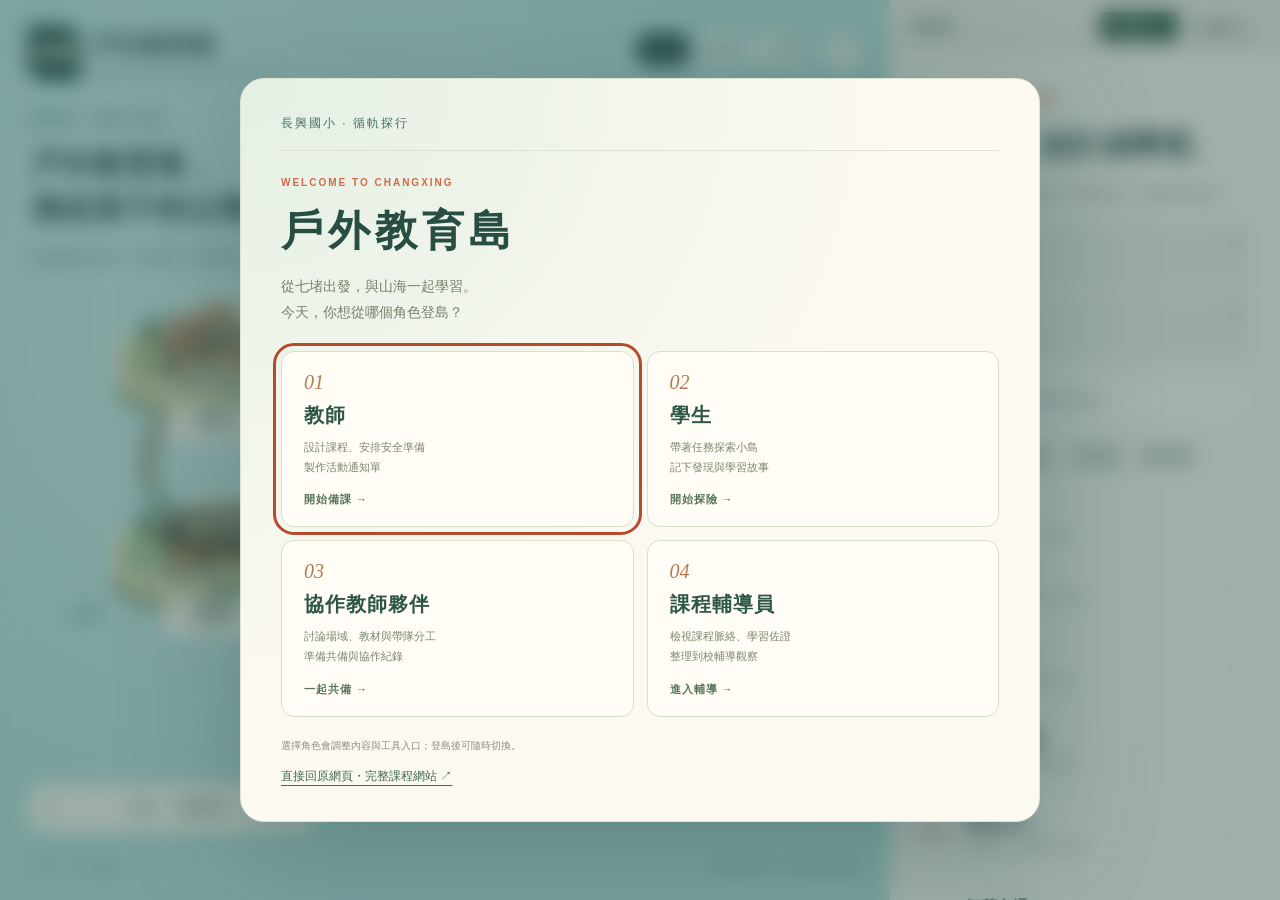
==== index.html @ 30167375 "Add visible return links to original curriculum website for all roles" ====
<!doctype html>
<html lang="zh-Hant">
<head><meta charset="utf-8"><meta name="viewport" content="width=device-width,initial-scale=1"><meta name="theme-color" content="#b9dfdb"><meta name="description" content="長興國小戶外教育島：從七堵鐵道出發，點選島嶼探索港灣、海洋、產業與智慧交通課程。"><title>長興戶外教育島｜循軌探行</title><link rel="stylesheet" href="island.css?v=20261024-return-original"><script src="island-data.js?v=20261024-return-original" defer></script><script src="island.js?v=20261024-return-original" defer></script></head>
<body>
<a class="skip" href="#explore">跳至課程清單</a>
<div class="shell">
 <main class="ocean" id="ocean" aria-label="戶外教育島嶼探索區">
  <header class="masthead"><a class="wordmark" href="index.html" aria-label="長興戶外教育島首頁"><span class="brand-stamp">長興</span><span>戶外教育島<small>CHANGXING LEARNING ISLAND</small></span></a><button class="round help" id="help" aria-label="探索說明">?</button></header>
  <div class="intro"><p class="eyebrow">循軌探行 · 基隆七堵出發</p><h1>戶外教育島，<br>連起孩子的山海課堂。</h1><p>海風號穿島巡行，串起每一站的學習。</p></div>
  <div class="scene" id="scene"><svg id="island" viewBox="0 0 1200 1000" role="group" aria-label="六條戶外教育路線與風險管理資源的互動島嶼"></svg></div>
  <div class="map-controls" aria-label="地圖控制"><button id="zoom-in" aria-label="放大島嶼">＋</button><button id="zoom-out" aria-label="縮小島嶼">－</button><button id="reset" aria-label="回到全島總覽">全島</button><button id="connections" aria-pressed="true">島嶼鐵道</button><button id="motion" aria-pressed="false">暫停動態</button></div>
  <div class="light-control" aria-label="島嶼光線"><button data-light="day" aria-pressed="true">☀ 白天</button><button data-light="dusk" aria-pressed="false">◒ 黃昏</button><button data-light="night" aria-pressed="false">☾ 夜晚</button></div>
  <footer class="map-caption"><span><i></i> <b id="read-count">0 / 7</b> 小島已探索</span><span>課程鐵道示意 · 非實際交通路線</span></footer>
 </main>
 <aside class="panel" id="explore" aria-label="課程探索清單">
  <div class="role-bar"><span id="current-role">教師視角</span><div class="role-bar-actions"><a class="return-original" href="curriculum.html">回原網頁 ↗</a><button id="change-role" type="button">切換角色 ↗</button></div></div><div id="overview">
   <div class="panel-heading"><p class="eyebrow">THE LEARNING ATLAS</p><h2>把家鄉，<br>讀成自己的故事。</h2><p>6 條學習路線，1 座風險管理島。<br>選擇一條路，看看孩子如何提問與發現。</p></div>
   <section id="role-tools" class="role-tools" aria-label="角色專屬入口"></section><label class="search"><span aria-hidden="true">⌕</span><input id="search" type="search" placeholder="搜尋路線、場域或學習任務" aria-label="搜尋路線、場域或學習任務"></label>
   <div class="filters" aria-label="路線主題"><button data-filter="all" aria-pressed="true">所有小島</button><button data-filter="local" aria-pressed="false">家鄉走讀</button><button data-filter="ocean" aria-pressed="false">海洋探索</button><button data-filter="city" aria-pressed="false">跨區學習</button><button data-filter="safety" aria-pressed="false">安全資源</button></div>
   <p class="result-count" id="result-count" aria-live="polite"></p><div class="route-index" id="route-index"></div>
   <section class="method-note"><p class="eyebrow">TRACKS × TRAIN</p><h3>六年的課程軌道，<br>每一次探究的五個站。</h3><p>從生活場域到多鐵樞紐，逐年加深。每條路線都用提問、觀察、分析、互動與行動，留下自己的學習。</p><a href="curriculum.html#train-method">認識校本課程與 TRAIN 教學法 <span>↗</span></a></section>
  </div>
  <article id="detail" hidden></article>
  <footer class="panel-footer"><a href="curriculum.html">完整課程與教學工具 ↗</a><p>基隆市長興國民小學<br>從七堵出發，向山海學習。</p><small>島嶼位置為課程關係示意；跨縣市場域另於路線中標示。</small></footer>
 </aside>
</div>
<dialog id="role-entry" aria-labelledby="role-entry-title"><button id="role-entry-close" class="dialog-close" aria-label="返回目前角色" hidden>×</button><div class="entry-brand">長興國小 · 循軌探行</div><p class="eyebrow">WELCOME TO CHANGXING</p><h2 id="role-entry-title">戶外教育島</h2><p class="entry-lead">從七堵出發，與山海一起學習。<br>今天，你想從哪個角色登島？</p><div class="role-grid"><button data-choose-role="teacher"><span class="role-symbol">01</span><strong>教師</strong><span>設計課程、安排安全準備<br>製作活動通知單</span><b>開始備課 →</b></button><button data-choose-role="student"><span class="role-symbol">02</span><strong>學生</strong><span>帶著任務探索小島<br>記下發現與學習故事</span><b>開始探險 →</b></button><button data-choose-role="partner"><span class="role-symbol">03</span><strong>協作教師夥伴</strong><span>討論場域、教材與帶隊分工<br>準備共備與協作紀錄</span><b>一起共備 →</b></button><button data-choose-role="coach"><span class="role-symbol">04</span><strong>課程輔導員</strong><span>檢視課程脈絡、學習佐證<br>整理到校輔導觀察</span><b>進入輔導 →</b></button></div><p class="entry-note">選擇角色會調整內容與工具入口；登島後可隨時切換。</p><a class="entry-original" href="curriculum.html">直接回原網頁・完整課程網站 ↗</a></dialog>
<dialog id="guide"><button class="dialog-close" id="close-guide" aria-label="關閉探索說明">×</button><p class="eyebrow">WELCOME ABOARD</p><h2>歡迎登上長興的學習島。</h2><p>點選島上的場域或右側課程清單，鏡頭會放大該島，同時展開故事、照片與探究任務；按「全島」可回到總覽。</p><ol><li>用主題或關鍵字，找一條感興趣的路線。</li><li>拖曳空白海面、按 ＋／－，調整你的視角。</li><li>切換光線，或跟著 TRAIN 五站了解課程。</li></ol><p class="guide-note">「已閱讀」只記錄這台裝置探索過的路線，不代表學生完成活動或通過評量。島上小人為課程情境動畫，並非即時活動追蹤。海風號抵達小島時會隱入站內，再從另一側駛向下一島。</p><button id="start" class="primary">開始探索 →</button></dialog>
</body></html>
---- island.css ----
@charset "UTF-8";
:root{--ink:#23433e;--muted:#73817a;--paper:#fcf9f2;--coral:#cf6b49;--sea:#b9dfdb;--line:#e3e4d9;font-family:"Microsoft JhengHei","PingFang TC",sans-serif;color:var(--ink);background:var(--paper)}*{box-sizing:border-box}body{margin:0}button,input,a{-webkit-tap-highlight-color:transparent}button,a{touch-action:manipulation}button,input{font:inherit}button{cursor:pointer;color:inherit}button:focus-visible,a:focus-visible,input:focus-visible,[role=button]:focus-visible{outline:3px solid #b54b2d;outline-offset:5px}button{border:0}a{color:inherit}button[hidden],[hidden]{display:none!important}.skip{position:fixed;top:-100px;left:20px;z-index:100;background:white;padding:12px}.skip:focus{top:10px}.shell{display:grid;grid-template-columns:minmax(0,1fr) 390px;height:100dvh;overflow:hidden}.ocean{background:radial-gradient(ellipse at 30% 35%,#d5eeeb 0%,var(--sea) 65%);position:relative;overflow:hidden;isolation:isolate;transition:background 1s}.masthead{position:absolute;inset:26px 28px auto;z-index:3;display:flex;align-items:center;justify-content:space-between}.wordmark{text-decoration:none;font-weight:800;display:flex;align-items:center;gap:12px;font-size:23px;letter-spacing:2px}.brand-stamp{background:#234b44;color:#fff9e8;font-size:21px;width:52px;height:54px;display:grid;place-items:center;border-radius:3px 17px 3px 17px;writing-mode:horizontal-tb;letter-spacing:1px;padding-top:0}.wordmark small{display:block;font:9px Georgia,serif;letter-spacing:2px;margin-top:6px}.round{border-radius:50%;background:#fff9edc9;width:38px;height:38px;font:22px Georgia,serif;box-shadow:0 2px 7px #315a4b0b}.intro{position:absolute;left:32px;top:125px;z-index:2;pointer-events:none}.eyebrow{font-size:10px;font-weight:700;letter-spacing:2px;color:var(--coral);margin:0 0 16px}.intro .eyebrow{color:#4b736b}.intro h1{font-size:clamp(24px,2.6vw,39px);line-height:1.5;letter-spacing:2px;margin:0 0 16px;font-weight:800}.intro>p:last-child{font-size:13px;color:#56756e;line-height:1.9;margin:0}.scene{position:absolute;inset:0;touch-action:none;cursor:grab}.scene:active{cursor:grabbing}.scene svg{width:100%;height:100%;display:block;overflow:visible}.node{cursor:pointer;outline:none}.node .nameplate{transition:filter .2s}.node:hover .nameplate,.node:focus-visible .nameplate,.node.is-active .nameplate{filter:drop-shadow(0 5px 5px #234b4440)}.node:hover .plate,.node.is-active .plate{fill:#fdf0d4;stroke:#c77249;stroke-width:2}.node.dimmed{opacity:.2;pointer-events:none}.plate{fill:#fffdf4;stroke:#e4d8bb;stroke-width:1}.nameplate text{font:700 15px "Microsoft JhengHei",sans-serif;fill:#28453b}.nameplate .node-sub{font-size:10px;font-weight:400;fill:#7d8574}.node-number{fill:#c16543!important;font:italic 16px Georgia,serif!important}.connections path{fill:none;stroke:#faf6d8;stroke-width:4;stroke-dasharray:8 7;opacity:.9}.connections.is-off{opacity:0}.connections{transition:opacity .3s;pointer-events:none}.trees{pointer-events:none}.floaty{animation:bob 6s ease-in-out infinite}.boat{animation:boat 18s ease-in-out infinite}.water-line{animation:shimmer 6s ease-in-out infinite}.paused *,.reduced-motion *{animation-play-state:paused!important}@keyframes bob{50%{transform:translateY(-5px)}}@keyframes shimmer{50%{opacity:.25}}@keyframes boat{50%{transform:translate(25px,-12px)}}.map-controls{position:absolute;left:28px;bottom:67px;display:flex;z-index:3;background:#fffaf0ea;border:1px solid #fefaf0;border-radius:16px;padding:5px;box-shadow:0 6px 24px #3d686010}.map-controls button{background:none;padding:10px 12px;font-size:12px;border-radius:10px}.map-controls button:first-child,.map-controls button:nth-child(2){font-size:18px;padding:5px 12px}.map-controls button:hover,.light-control button:hover{background:#e3e8d8}.map-controls button[aria-pressed=false]{color:#728276}.light-control{position:absolute;right:28px;top:33px;z-index:3;display:flex;gap:3px;margin-right:55px}.light-control button{font-size:11px;padding:9px 10px;border-radius:20px;background:#fffaf0a6}.light-control button[aria-pressed=true]{background:#294d46;color:#fff8e8}.map-caption{position:absolute;inset:auto 30px 25px;display:flex;gap:12px;align-items:center;justify-content:space-between;font-size:10px;letter-spacing:.6px;color:#56776c;pointer-events:none}.map-caption i{display:inline-block;width:6px;height:6px;background:#cf754a;border-radius:50%;margin-right:5px}.panel{background:var(--paper);overflow-y:auto;scrollbar-width:thin;scrollbar-color:#d4d5c9 transparent;border-left:1px solid #fff6;z-index:4;position:relative}.panel-heading{padding:39px 30px 18px}.panel-heading h2{font-size:29px;line-height:1.55;margin:0 0 15px;letter-spacing:1px}.panel-heading>p:last-child{font-size:12px;line-height:1.85;color:#7d8375;margin:0}.search{display:flex;align-items:center;margin:6px 28px 17px;border:1px solid #dedfd5;background:#fffdf8;border-radius:8px;padding:0 13px;gap:8px}.search>span{font-size:26px;color:#798a7c}.search input{border:0;background:none;width:100%;min-width:0;padding:14px 0;color:var(--ink);font-size:12px;outline:none}.filters{display:flex;flex-wrap:wrap;gap:6px;margin:0 28px}.filters button{background:#efeee5;border-radius:5px;font-size:11px;padding:9px 11px}.filters button[aria-pressed=true]{background:#28493f;color:#fff9ec}.result-count{margin:17px 30px 1px;color:#8d9285;font-size:10px;letter-spacing:1px}.route-index{padding:0 28px}.route-card{display:grid;grid-template-columns:38px 1fr 18px;align-items:center;gap:8px;text-align:left;width:100%;padding:21px 1px;border-bottom:1px solid var(--line);background:transparent}.route-card:hover{color:var(--coral)}.route-no{font:italic 25px Georgia,serif;color:var(--coral)}.route-card strong{display:block;font-size:15px;letter-spacing:.5px}.route-card small{display:block;margin-top:7px;font-size:10px;color:#888d7d}.route-card .read-mark{font-size:10px;line-height:1.5;color:#768a69}.empty{padding:24px 0;font-size:14px;color:#7c8479;line-height:1.8}.method-note{margin:39px 30px;padding-bottom:8px}.method-note h3{font-size:20px;line-height:1.65;margin:0 0 15px}.method-note>p:not(.eyebrow){font-size:12px;line-height:1.9;color:#7a8377}.method-note a{display:flex;justify-content:space-between;margin-top:20px;padding-bottom:12px;border-bottom:1px solid var(--line);font-size:12px;text-decoration:none}.panel-footer{border-top:1px solid var(--line);margin:0 28px;padding:25px 0 30px;font-size:11px;line-height:1.8;color:#7d8779}.panel-footer>a{color:var(--ink);font-weight:700;text-underline-offset:5px}.panel-footer small{display:block;font-size:9px}.detail-header{padding:24px 28px 0}.back{padding:8px 0;background:none;font-size:12px;color:#718273}.detail-photo{margin:18px 0 0;position:relative}.detail-photo img{width:100%;height:200px;object-fit:cover;display:block}.detail-photo figcaption{font-size:9px;color:#7d8575;text-align:right;padding:7px 25px}.detail-content{padding:14px 29px 30px}.detail-content h2{font-size:25px;line-height:1.5;margin:5px 0 13px;letter-spacing:.7px;outline:none}.detail-summary{font-size:13px;line-height:1.9;color:#6d7c6c}.route-location{font-size:11px;line-height:1.8;color:#9b6952;margin:15px 0 22px}.stops{font-size:12px;line-height:2.1;color:#5c7464;padding:15px 0;border-top:1px solid var(--line);border-bottom:1px solid var(--line)}.detail-content h3{font-size:17px;margin:25px 0 12px}.detail-content ul{padding-left:18px;font-size:12px;line-height:1.9;color:#6f7a69}.detail-content li{margin-bottom:10px}.train-stop{padding:13px 0;border-bottom:1px solid var(--line);display:grid;grid-template-columns:33px 1fr;gap:9px}.train-stop>b{font:italic 30px Georgia,serif;color:#c17e54}.train-stop strong{font-size:13px}.train-stop p{font-size:12px;line-height:1.8;color:#71806c;margin:7px 0 0}details{border-bottom:1px solid var(--line);padding:17px 0}summary{font-size:13px;font-weight:700;cursor:pointer}details ul{margin-bottom:0}.primary{display:inline-block;color:#fff9ec;background:#294e41;border-radius:6px;text-decoration:none;padding:14px 18px;font-size:13px;line-height:1.4}.detail-content .primary{margin-top:26px;display:block;text-align:center}.secondary-link{display:block;text-align:center;font-size:11px;margin-top:18px;text-underline-offset:5px}.return-row{padding-top:20px;text-align:center}.return-row button{background:none;font-size:12px;color:#718273}dialog{border:1px solid #e2dfcf;border-radius:16px;background:var(--paper);color:var(--ink);width:min(540px,calc(100% - 36px));padding:39px;box-shadow:0 20px 100px #113d3540}dialog::backdrop{background:#284a4059;backdrop-filter:blur(4px)}dialog h2{font-size:25px;line-height:1.6}dialog p,dialog ol{font-size:13px;line-height:1.9}dialog ol{padding-left:20px}.dialog-close{position:absolute;right:16px;top:12px;background:none;font-size:28px}.guide-note{font-size:11px!important;color:#7a8573;border-top:1px solid var(--line);padding-top:15px}body[data-light=dusk] .ocean{--sea:#bdd0c5;background:radial-gradient(ellipse at 20% 15%,#f1d9ae,#b3d1cb 70%)}body[data-light=night] .ocean{background:radial-gradient(ellipse at 30% 15%,#375667,#173a4b 75%)}body[data-light=night] .scene{filter:brightness(.76) saturate(.7)}body[data-light=night] .intro,body[data-light=night] .intro p,body[data-light=night] .map-caption,body[data-light=night] .wordmark{color:#f2edd7}body[data-light=night] .brand-stamp{background:#ece9ce;color:#254642}
@media(min-width:1500px){.shell{grid-template-columns:minmax(0,1fr) 430px}.panel-heading{padding:46px 36px 24px}.intro{top:145px;left:42px}.masthead{left:40px}.map-controls{left:40px}.scene svg{padding-top:20px}}
@media(max-width:1100px){.shell{grid-template-columns:minmax(0,1fr) 340px}.light-control{top:98px;right:22px;margin-right:0}.intro{top:130px}.intro h1{font-size:26px}.intro>p:last-child{font-size:11px}.panel-heading{padding:30px 25px 18px}.panel-heading h2{font-size:25px}.map-controls{left:18px}.map-controls button{padding:10px 8px;font-size:10px}.map-caption{inset:auto 20px 24px;font-size:8px}.scene svg{min-width:630px;position:absolute;left:50%;transform:translateX(-50%)}}
@media(max-width:700px){.shell{display:block;height:auto;overflow:visible}.ocean{height:64dvh;min-height:470px}.panel{border:0;overflow:visible}.masthead{inset:18px 20px auto}.brand-stamp{width:43px;height:45px;font-size:17px}.wordmark{font-size:19px}.wordmark small{font-size:7px}.intro{top:92px;left:22px}.intro h1{font-size:22px;line-height:1.45;margin-bottom:7px}.intro .eyebrow{font-size:8px;margin-bottom:7px}.intro>p:last-child{font-size:10px;line-height:1.6}.scene{inset:100px -50px -8px}.scene svg{min-width:620px}.light-control{top:86px;right:15px;display:flex;flex-direction:column}.light-control button{font-size:9px;padding:7px 8px}.map-controls{left:15px;bottom:43px;border-radius:12px;padding:3px}.map-controls button{font-size:10px;padding:8px}.map-controls button:first-child,.map-controls button:nth-child(2){padding:2px 9px}.map-caption{inset:auto 17px 14px;font-size:7px;gap:8px}.panel-heading{padding:28px 24px 17px}.panel-heading h2 br{display:none}.panel-heading h2{font-size:24px}.panel-heading>p:last-child br{display:none}.route-index{padding:0 24px}.route-card{padding:20px 0}.route-card strong{font-size:16px}.route-card small{font-size:11px}.search{margin:0 24px 15px}.filters{margin:0 24px}.result-count{margin-left:24px}.detail-photo img{height:240px}.detail-content h2{font-size:27px}.detail-content{padding:15px 25px 25px}.detail-summary,.detail-content li,.train-stop p{font-size:14px}.detail-content h3{font-size:19px}.train-stop strong{font-size:15px}.stops{font-size:13px}.detail-header{padding:18px 25px 0}.detail-content .primary{font-size:15px}.method-note{margin:34px 25px}.method-note>p:not(.eyebrow){font-size:14px}.panel-footer{margin:0 25px}dialog{padding:29px}.node .nameplate text{font-size:17px}}
@media(prefers-reduced-motion:reduce){*{scroll-behavior:auto!important;animation:none!important;transition:none!important}}

@media(min-width:701px){.intro{top:112px}.intro h1{font-size:clamp(24px,2.3vw,34px)}.scene{top:40px}}
@media(max-width:700px){.scene{inset:125px -15px 35px}.scene svg{min-width:0;width:100%;left:0;transform:none}}
.people{pointer-events:none}.node .island-ground{transition:filter .2s}.node:hover .island-ground,.node.is-active .island-ground{filter:drop-shadow(0 6px 7px #3e786733)}.connections path{stroke:#fbf4d3;stroke-width:3;opacity:.65;stroke-dasharray:5 9}.school-tag{pointer-events:none}
@media(min-width:701px) and (max-width:1100px){.scene svg{min-width:0;width:100%;left:0;transform:none}}.route-card{grid-template-columns:38px 1fr 26px}

/* Raised railway: deck, sleepers and two continuous rails. */
.connections path{fill:none;stroke-dasharray:none;opacity:1;stroke-linecap:round;stroke-linejoin:round}
.connections .bridge-shadow{stroke:#518e87;stroke-width:24;opacity:.13}
.connections .bridge-deck{stroke:#a8b4a0;stroke-width:23}
.connections .sleepers{stroke:#9a8062;stroke-width:17;stroke-dasharray:2 7;stroke-linecap:butt}
.connections .rail-outer{stroke:#506e67;stroke-width:10}
.connections .rail-inner{stroke:#d6c6a3;stroke-width:6}
.connections .island-train path{stroke-linecap:butt}.station-platform{pointer-events:none}

#viewport{transition:transform .75s cubic-bezier(.22,.7,.2,1)}.scene:active #viewport{transition:none}

.activity-update{margin:25px 0;padding:20px 0;border-top:1px solid var(--line);border-bottom:1px solid var(--line)}.activity-update .eyebrow{margin-bottom:8px}.activity-update h3{margin:8px 0 12px}.activity-update p{font-size:12px;line-height:1.9;color:#6d7c6c}.activity-gallery{display:grid;gap:15px}.activity-gallery figure{margin:0}.activity-gallery a{position:relative;display:block}.activity-gallery img{width:100%;height:auto;max-height:240px;object-fit:cover;border-radius:8px;display:block}.activity-gallery a span{position:absolute;bottom:8px;right:8px;font-size:10px;color:white;background:#23433ed9;padding:6px 9px;border-radius:5px}.activity-gallery figcaption{font-size:10px;margin-top:7px;color:#71806c}.activity-update>small{display:block;margin-top:16px;font-size:10px;line-height:1.8;color:#7d8575}

.rail-vehicles{pointer-events:none}.rail-vehicles.is-off{opacity:0}.rail-vehicles .island-train{filter:drop-shadow(0 3px 1px #345c5240)}

[data-school]{outline:none}[data-school]:focus-visible .island-ground{filter:drop-shadow(0 0 5px #b54b2d)}

.connections .footbridge-edge{stroke:#789a8b;stroke-width:12}.connections .footbridge-walk{stroke:#e5d6b5;stroke-width:8;stroke-dasharray:2 3;stroke-linecap:butt}

.school-focus .node{opacity:.24}.school-focus .node .nameplate{opacity:0}

.risk-jump{display:flex;gap:8px;margin:22px 0}.risk-jump a{padding:9px 10px;background:#e6e9da;border-radius:6px;text-decoration:none;font-size:11px}.risk-resource{display:block;padding:16px 0;border-bottom:1px solid var(--line);text-decoration:none}.risk-resource strong{font-size:13px;line-height:1.8;display:block}.risk-resource small{display:block;font-size:10px;line-height:1.8;color:#7b8675;margin-top:6px}.risk-note{font-size:10px;line-height:1.9;color:#7b8675}.safety-checklist label{display:flex;gap:9px;align-items:flex-start;padding:12px 0;border-bottom:1px solid var(--line);font-size:12px;line-height:1.8}.safety-checklist input{accent-color:#477966;margin-top:5px;width:16px;height:16px;flex-shrink:0}.risk-progress{font-size:12px;color:#517b60}.risk-content section{scroll-margin-top:20px}

.night-only{display:none;pointer-events:none}body[data-light=night] .night-only{display:inline}body[data-light=night] .scene{filter:brightness(.82) saturate(.88)}body[data-light=night] .night-window{fill:#ffdc91!important;filter:drop-shadow(0 0 3px #ffd98599)}body[data-light=night] .night-facilities,body[data-light=night] .beacon-lamp{filter:brightness(1.5) saturate(1.2)}body[data-light=night] .lighthouse-beacon{mix-blend-mode:screen}body[data-light=night] .sanxia-old-street ellipse[fill="#719fab"],body[data-light=night] .sanxia-old-street ellipse[fill="#5c91a3"]{fill:#8bcbd7;filter:drop-shadow(0 0 4px #94d8e7)}body[data-light=night] .taipei-transport-hub [fill="#e4dfb4"],body[data-light=night] .marine-museum [stroke="#e8e5bd"]{filter:drop-shadow(0 0 4px #ffe4a5)}

body[data-light=night] [data-node="risk-management"] [stroke="#81a9a0"]{stroke:#ffdf9c;filter:drop-shadow(0 0 3px #ffda86)}

.role-bar{position:sticky;top:0;z-index:6;display:flex;align-items:center;justify-content:space-between;gap:10px;background:#f1eee2f5;border-bottom:1px solid #dcded0;padding:12px 28px;font-size:11px}.role-bar>span{font-weight:700;color:#426b5a}.role-bar button{background:none;text-decoration:underline;text-underline-offset:4px;font-size:11px}.role-tools{padding:0 28px 12px;display:grid;gap:8px}.role-tools a{border:1px solid #dde1d0;background:#f2f2e7;padding:12px 14px;border-radius:8px;text-decoration:none}.role-tools strong{display:flex;justify-content:space-between;font-size:12px}.role-tools small{display:block;font-size:10px;line-height:1.7;color:#7c8574;margin-top:5px}.role-module{border:1px solid #dbe1cf;background:#f3f3e8;border-radius:10px;padding:18px;margin:24px 0}.role-module .eyebrow{margin:0 0 8px}.role-module h3{margin:8px 0 12px}.role-module p,.role-module li,.role-module dl{font-size:12px;line-height:1.9;color:#647762}.role-module ol{padding-left:18px}.role-module dt{font-weight:700;color:#3e6654;margin-top:13px}.role-module dd{margin:5px 0 0}.role-module>a{font-size:12px;text-underline-offset:4px}.role-note-label{display:block;font-size:12px;line-height:1.8;font-weight:700;margin:18px 0 9px}#role-note{width:100%;box-sizing:border-box;resize:vertical;font:12px/1.9 inherit;border:1px solid #cdd7c4;border-radius:7px;padding:12px;background:#fffdf6;color:#365640}.role-export{background:#315b49;color:#fff7df;border-radius:6px;padding:12px 14px;font-size:12px;margin-top:12px}.draft-note{display:block;font-size:10px!important;line-height:1.8!important;color:#7b8774!important;margin-top:10px}.review-dimension{border-top:1px solid #dbe0d0;padding:15px 0}.review-dimension>strong{font-size:13px}.review-dimension label{font-size:11px}.review-state{display:block;margin-top:7px;width:100%;padding:8px;border:1px solid #d2d9c6;background:#fffdf6;border-radius:5px;color:#456344}.student-missions{display:grid;gap:12px;margin:22px 0}.student-missions article{padding:15px 17px;border-left:3px solid #d2aa54;background:#f3eee0;border-radius:0 8px 8px 0}.student-missions span{font-size:10px;color:#a77940;letter-spacing:1px;font-weight:700}.student-missions p{font-size:14px;line-height:1.9;margin:8px 0 0;color:#46644e}#role-entry{width:min(800px,calc(100% - 30px));max-height:94dvh;overflow:auto;padding:36px 40px;border:1px solid #dce4d4;border-radius:24px;background:radial-gradient(ellipse at 0 0,#e4f0e4,#fcf9f0 58%);box-shadow:0 28px 120px #153f3a45}#role-entry::backdrop{background:#234b496b;backdrop-filter:blur(10px)}.entry-brand{font-size:12px;letter-spacing:2px;color:#44715f;border-bottom:1px solid #dce3d2;padding-bottom:18px;margin-bottom:22px}#role-entry .eyebrow{margin-bottom:10px}#role-entry h2{font-size:42px;line-height:1.4;letter-spacing:5px;margin:0 0 12px;color:#284e43}.entry-lead{font-size:14px!important;line-height:1.9!important;color:#73826c;margin:0 0 25px}.role-grid{display:grid;grid-template-columns:repeat(2,minmax(0,1fr));gap:13px}.role-grid button{display:flex;flex-direction:column;align-items:flex-start;text-align:left;border:1px solid #d9dfcd;border-radius:13px;padding:19px 22px;background:#fffdf5;transition:transform .2s,background .2s,border-color .2s}.role-grid button:hover{transform:translateY(-3px);background:#edf2df;border-color:#76947b}.role-symbol{font:italic 20px Georgia,serif;color:#b67a4f;margin-bottom:8px}.role-grid strong{font-size:20px;color:#2e5747;letter-spacing:1px;margin-bottom:9px}.role-grid button>span:not(.role-symbol){font-size:11px;line-height:1.8;color:#7b8571}.role-grid b{font-size:11px;letter-spacing:1px;margin-top:15px;color:#57745b}.entry-note{font-size:10px!important;line-height:1.8!important;color:#8a907f;margin:20px 0 0}@media(max-width:600px){#role-entry{padding:25px 22px;max-height:94dvh}#role-entry h2{font-size:31px}.role-grid{gap:10px}.role-grid button{padding:15px 13px}.role-grid strong{font-size:16px}.role-grid button>span:not(.role-symbol){font-size:10px}.entry-brand{margin-bottom:18px}.entry-lead{font-size:12px!important}}

#role-note{font-family:inherit;font-size:12px;line-height:1.9}.role-card small{line-height:1.8}body[data-role=student] .panel-heading h2{font-size:28px}

@media(min-width:601px) and (max-height:800px){#role-entry{padding:26px 34px}.entry-brand{padding-bottom:14px;margin-bottom:17px}#role-entry h2{font-size:38px}.entry-lead{margin-bottom:19px}.role-grid button{padding:15px 20px}.role-symbol{font-size:18px;margin-bottom:6px}.role-grid b{margin-top:12px}.entry-note{margin-top:16px}}

.detail-photo img[src*="marine-nmmst"]{height:auto;object-fit:contain}

.detail-photo img[src*="home-qidu"],.activity-gallery img[src*="home-qidu"]{height:auto;max-height:none;object-fit:contain}

.role-bar-actions{display:flex;gap:12px;align-items:center}.return-original{display:inline-block;background:#315b49;color:#fff8e7;padding:7px 10px;border-radius:5px;text-decoration:none;font-size:11px;white-space:nowrap}.entry-original{display:inline-block;margin-top:13px;font-size:12px;color:#426b56;text-underline-offset:5px}.role-bar{padding-left:20px;padding-right:20px}
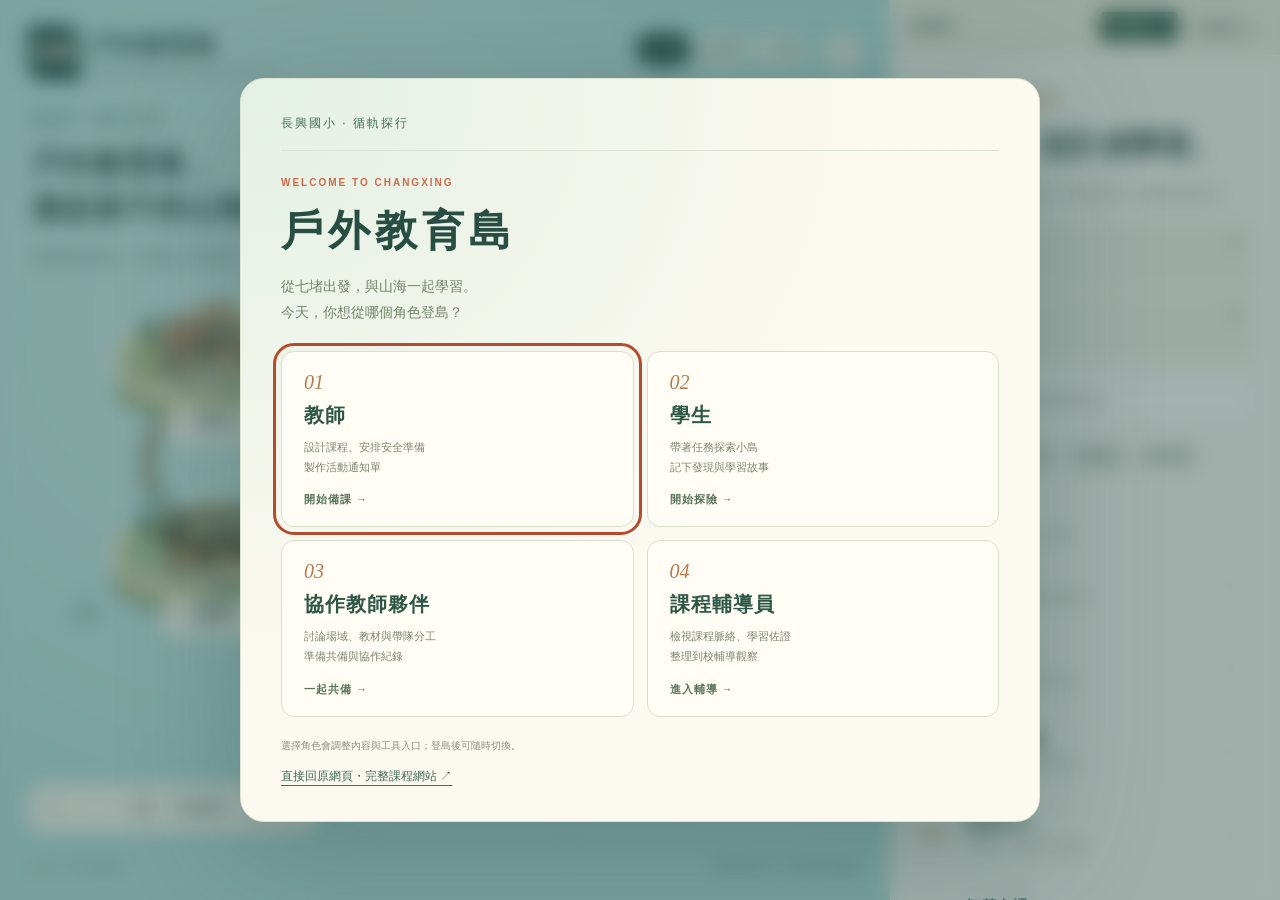
==== commit d4b15da8: "Show animated indigo dyeing workshop in culture island closeup" ====
--- a/index.html
+++ b/index.html
@@ -1,6 +1,6 @@
 <!doctype html>
 <html lang="zh-Hant">
-<head><meta charset="utf-8"><meta name="viewport" content="width=device-width,initial-scale=1"><meta name="theme-color" content="#b9dfdb"><meta name="description" content="長興國小戶外教育島：從七堵鐵道出發，點選島嶼探索港灣、海洋、產業與智慧交通課程。"><title>長興戶外教育島｜循軌探行</title><link rel="stylesheet" href="island.css?v=20261024-return-original"><script src="island-data.js?v=20261024-return-original" defer></script><script src="island.js?v=20261024-return-original" defer></script></head>
+<head><meta charset="utf-8"><meta name="viewport" content="width=device-width,initial-scale=1"><meta name="theme-color" content="#b9dfdb"><meta name="description" content="長興國小戶外教育島：從七堵鐵道出發，點選島嶼探索港灣、海洋、產業與智慧交通課程。"><title>長興戶外教育島｜循軌探行</title><link rel="stylesheet" href="island.css?v=20261024-indigo-workshop"><script src="island-data.js?v=20261024-indigo-workshop" defer></script><script src="island.js?v=20261024-indigo-workshop" defer></script></head>
 <body>
 <a class="skip" href="#explore">跳至課程清單</a>
 <div class="shell">
--- a/island.css
+++ b/island.css
@@ -48,3 +48,5 @@
 .detail-photo img[src*="home-qidu"],.activity-gallery img[src*="home-qidu"]{height:auto;max-height:none;object-fit:contain}
 
 .role-bar-actions{display:flex;gap:12px;align-items:center}.return-original{display:inline-block;background:#315b49;color:#fff8e7;padding:7px 10px;border-radius:5px;text-decoration:none;font-size:11px;white-space:nowrap}.entry-original{display:inline-block;margin-top:13px;font-size:12px;color:#426b56;text-underline-offset:5px}.role-bar{padding-left:20px;padding-right:20px}
+
+.indigo-workshop{display:none;pointer-events:none}.culture-closeup .indigo-workshop{display:inline}.culture-closeup [data-node="sanxia"]>.people{opacity:0}body[data-light=night] .indigo-workshop{filter:brightness(1.2)}
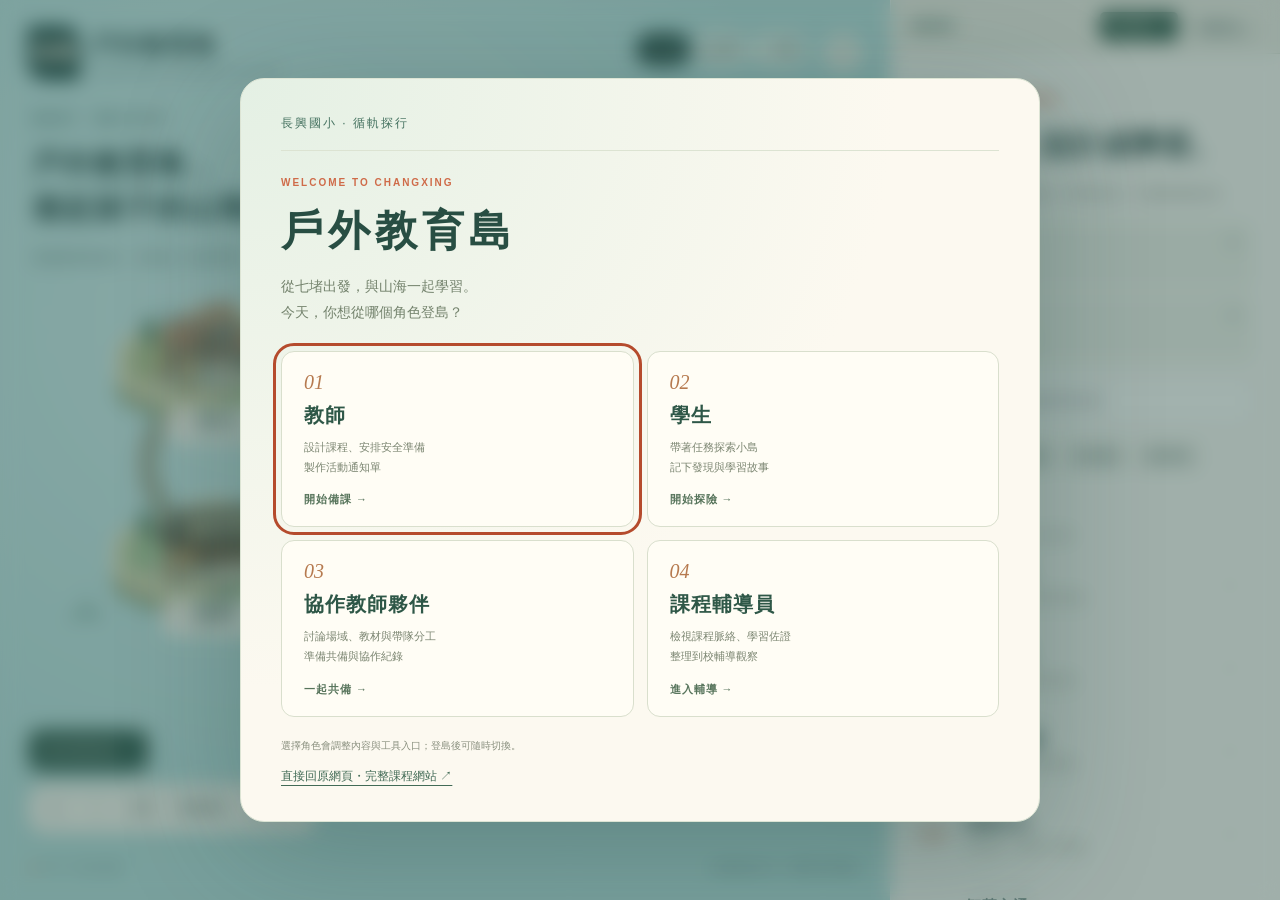
==== commit f045e991: "Add customizable explorers with island walking and train travel" ====
--- a/index.html
+++ b/index.html
@@ -1,6 +1,6 @@
 <!doctype html>
 <html lang="zh-Hant">
-<head><meta charset="utf-8"><meta name="viewport" content="width=device-width,initial-scale=1"><meta name="theme-color" content="#b9dfdb"><meta name="description" content="長興國小戶外教育島：從七堵鐵道出發，點選島嶼探索港灣、海洋、產業與智慧交通課程。"><title>長興戶外教育島｜循軌探行</title><link rel="stylesheet" href="island.css?v=20261024-indigo-workshop"><script src="island-data.js?v=20261024-indigo-workshop" defer></script><script src="island.js?v=20261024-indigo-workshop" defer></script></head>
+<head><meta charset="utf-8"><meta name="viewport" content="width=device-width,initial-scale=1"><meta name="theme-color" content="#b9dfdb"><meta name="description" content="長興國小戶外教育島：從七堵鐵道出發，點選島嶼探索港灣、海洋、產業與智慧交通課程。"><title>長興戶外教育島｜循軌探行</title><link rel="stylesheet" href="island.css?v=20261024-personal-explorer"><script src="island-data.js?v=20261024-personal-explorer" defer></script><script src="island.js?v=20261024-personal-explorer" defer></script><script src="island-player.js?v=20261024-personal-explorer" defer></script></head>
 <body>
 <a class="skip" href="#explore">跳至課程清單</a>
 <div class="shell">
--- a/island.css
+++ b/island.css
@@ -50,3 +50,13 @@
 .role-bar-actions{display:flex;gap:12px;align-items:center}.return-original{display:inline-block;background:#315b49;color:#fff8e7;padding:7px 10px;border-radius:5px;text-decoration:none;font-size:11px;white-space:nowrap}.entry-original{display:inline-block;margin-top:13px;font-size:12px;color:#426b56;text-underline-offset:5px}.role-bar{padding-left:20px;padding-right:20px}
 
 .indigo-workshop{display:none;pointer-events:none}.culture-closeup .indigo-workshop{display:inline}.culture-closeup [data-node="sanxia"]>.people{opacity:0}body[data-light=night] .indigo-workshop{filter:brightness(1.2)}
+.create-traveller-launch{position:absolute;left:28px;bottom:128px;z-index:6;padding:12px 16px;background:#315c4e;color:#fff4d8;border:1px solid #d3d8b8;border-radius:12px;box-shadow:0 4px 20px #315c4e22;font-size:12px}
+.traveller-hud{position:absolute;left:28px;bottom:126px;z-index:6;width:280px;max-width:calc(100% - 40px);padding:13px 15px;border:1px solid #d5dcc6;border-radius:13px;background:#fffaf0f2;box-shadow:0 6px 25px #234b4422;color:#355b4b}.traveller-hud-top{display:flex;justify-content:space-between;align-items:center}.traveller-hud-top strong{font-size:13px}.traveller-hud-top button{background:#e7ebdc;border-radius:50%;width:24px;height:24px;font-size:18px}.traveller-hud p{font-size:10px;line-height:1.7;margin:6px 0}.traveller-hud #traveller-place{color:#8a7c5c}.traveller-actions{display:flex;flex-wrap:wrap;gap:5px;margin-top:9px}.traveller-actions button{font-size:10px;background:#e7ebdc;border-radius:5px;padding:7px 9px}.traveller-actions button:first-child{background:#365e4c;color:#fff7df}.traveller-actions button:disabled{opacity:.45;cursor:default}.walking-pad{display:flex;align-items:center;gap:7px;border-top:1px solid #dfe3d2;margin-top:10px;padding-top:9px}.walking-pad button{width:34px;height:32px;border-radius:6px;background:#ebe7d6;font-size:19px;touch-action:none}.walking-pad span{flex:1;text-align:center;font-size:9px;line-height:1.7;color:#85907c}.traveller-hud.is-compact #traveller-message,.traveller-hud.is-compact .traveller-actions,.traveller-hud.is-compact .walking-pad{display:none}#my-traveller,#traveller-walk-path,#traveller-train{pointer-events:none}#my-traveller{filter:drop-shadow(0 2px 1px #244d4222)}.my-leg{transform-origin:0 -9px}#my-traveller.is-walking .my-leg.left{animation:my-leg-step .45s ease-in-out infinite}#my-traveller.is-walking .my-leg.right{animation:my-leg-step .45s ease-in-out infinite reverse}@keyframes my-leg-step{0%,100%{transform:rotate(-13deg)}50%{transform:rotate(13deg)}}#avatar-creator{width:min(690px,calc(100% - 28px));max-height:94dvh;overflow:auto;padding:30px}.avatar-lead{color:#7a866e}.avatar-editor{display:grid;grid-template-columns:190px 1fr;gap:25px;align-items:start}.avatar-preview{background:radial-gradient(ellipse,#dcebd8,#f1efdc);border-radius:15px;position:sticky;top:0;padding:20px 10px 12px;text-align:center}.avatar-preview svg{width:100%;height:220px}.avatar-preview p{font-size:13px;color:#55715a;margin:0}.avatar-field{display:grid;gap:7px;font-size:12px;margin-bottom:14px;color:#4d6c54}.avatar-field input,.avatar-field select{width:100%;padding:9px 10px;border:1px solid #d2dac4;border-radius:6px;background:#fffdf7;color:#365b47;font:12px inherit}.avatar-two{display:grid;grid-template-columns:1fr 1fr;gap:10px}#avatar-form fieldset{border:0;padding:0;margin:0 0 15px}#avatar-form legend{font-size:12px;margin-bottom:8px;color:#4d6c54}.avatar-swatches{display:flex;gap:8px;flex-wrap:wrap}.avatar-swatches label{position:relative;cursor:pointer}.avatar-swatches input{position:absolute;opacity:0;width:30px;height:30px;margin:0}.avatar-swatches span{display:block;width:29px;height:29px;border-radius:50%;background:var(--swatch);border:3px solid #fff9e9;box-shadow:0 0 0 1px #d2dac5}.avatar-swatches input:checked+span{box-shadow:0 0 0 2px #456e53}.avatar-swatches input:focus-visible+span{outline:3px solid #c87a50;outline-offset:3px}.avatar-bag{font-size:12px;display:flex;gap:8px;align-items:center;margin:3px 0 18px}.avatar-bag input{accent-color:#426b53}#avatar-form .primary{border:0;width:100%}#destination-list{display:grid;gap:8px;margin-top:20px}#destination-list button{display:flex;justify-content:space-between;align-items:center;text-align:left;padding:13px 15px;border:1px solid #d8dfcb;border-radius:8px;background:#f5f3e7;gap:12px}#destination-list strong{font-size:13px}#destination-list span{font-size:10px;color:#879278}#destination-list button:disabled{opacity:.4;cursor:default}body[data-light=night] #my-traveller{filter:brightness(1.4) drop-shadow(0 0 3px #f5d98355)}@media(max-width:700px){.traveller-hud{left:13px;bottom:107px;width:245px;padding:10px 12px}.create-traveller-launch{left:15px;bottom:111px;font-size:11px;padding:10px 12px}.traveller-hud p{font-size:9px}.traveller-actions button{font-size:9px;padding:6px 7px}.walking-pad{margin-top:7px;padding-top:7px}.avatar-editor{grid-template-columns:110px 1fr;gap:15px}.avatar-preview{padding:8px}.avatar-preview svg{height:160px}.avatar-preview p{font-size:10px}#avatar-creator{padding:25px 20px}#avatar-creator h2{font-size:23px}.avatar-swatches{gap:6px}.avatar-swatches span{width:25px;height:25px}.avatar-two{grid-template-columns:1fr;gap:0}.avatar-field{margin-bottom:10px}.walking-pad button{width:33px;height:31px}}@media(max-width:420px){.avatar-editor{grid-template-columns:90px 1fr;gap:12px}.avatar-preview svg{height:140px}.avatar-swatches span{width:23px;height:23px}.avatar-preview{top:0}.avatar-field input,.avatar-field select{padding:8px}.traveller-hud{max-width:calc(100% - 26px)}}
+
+.has-traveller .intro{display:none}.traveller-hud{top:112px;bottom:auto;width:260px}@media(max-width:700px){.traveller-hud{top:auto;bottom:95px;width:calc(100% - 26px);max-width:364px;min-height:109px}.traveller-hud p{margin:4px 0;line-height:1.45}.traveller-actions{padding-right:76px;margin-top:8px}.walking-pad{position:absolute;right:10px;bottom:11px;border:0;padding:0;margin:0;gap:4px}.walking-pad span{display:none}.walking-pad button{width:30px;height:28px}.traveller-hud.is-compact{min-height:0}}
+
+@media(min-width:701px){.traveller-hud{width:300px;top:108px}.traveller-hud .traveller-actions{gap:4px}.traveller-hud .traveller-actions button{padding:7px 8px}}
+
+@media(max-width:700px){.traveller-hud{top:79px;bottom:auto;width:calc(100% - 85px);max-width:305px}.traveller-actions{padding-right:0;margin-right:0}.walking-pad{position:static;display:flex;margin-top:7px;padding-top:6px;border-top:1px solid #dfe3d2;justify-content:space-between}.walking-pad span{display:block;font-size:8px}.traveller-hud.is-compact .walking-pad{display:none}.traveller-hud p{font-size:9px}.traveller-actions button{padding:6px}.avatar-preview svg{width:100%}}
+
+@media(max-width:700px){.avatar-two{grid-template-columns:1fr 1fr;gap:7px}.avatar-field select{min-width:0;padding-left:6px;padding-right:3px;font-size:11px}#avatar-creator .avatar-lead{font-size:12px;line-height:1.7}}
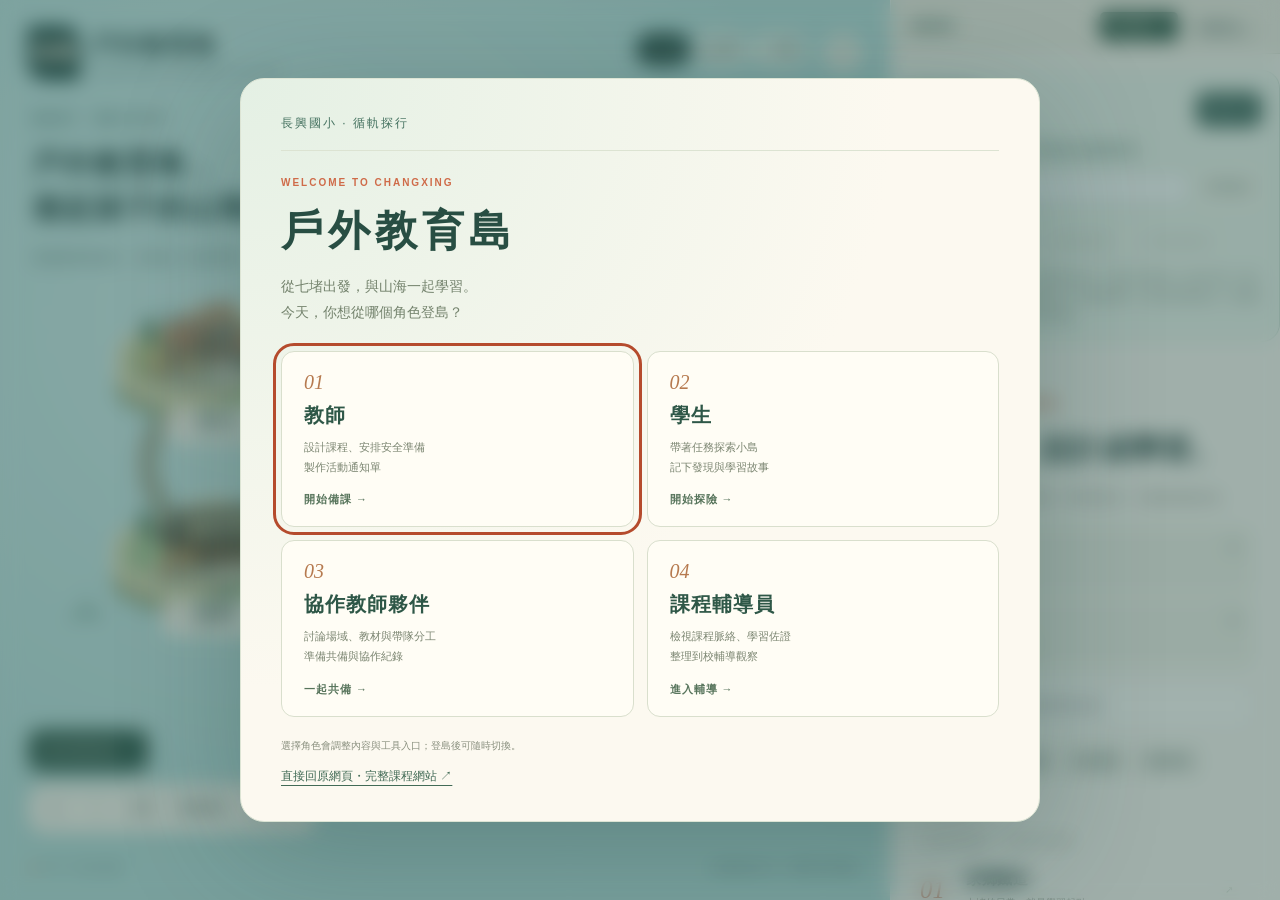
==== commit 94d9c7cc: "Add opt-in realtime island rooms with visitor movement and greetings" ====
--- a/index.html
+++ b/index.html
@@ -1,6 +1,6 @@
 <!doctype html>
 <html lang="zh-Hant">
-<head><meta charset="utf-8"><meta name="viewport" content="width=device-width,initial-scale=1"><meta name="theme-color" content="#b9dfdb"><meta name="description" content="長興國小戶外教育島：從七堵鐵道出發，點選島嶼探索港灣、海洋、產業與智慧交通課程。"><title>長興戶外教育島｜循軌探行</title><link rel="stylesheet" href="island.css?v=20261024-personal-explorer"><script src="island-data.js?v=20261024-personal-explorer" defer></script><script src="island.js?v=20261024-personal-explorer" defer></script><script src="island-player.js?v=20261024-personal-explorer" defer></script></head>
+<head><meta charset="utf-8"><meta name="viewport" content="width=device-width,initial-scale=1"><meta name="theme-color" content="#b9dfdb"><meta name="description" content="長興國小戶外教育島：從七堵鐵道出發，點選島嶼探索港灣、海洋、產業與智慧交通課程。"><title>長興戶外教育島｜循軌探行</title><link rel="stylesheet" href="island.css?v=20261024-live"><script src="island-data.js?v=20261024-live" defer></script><script src="island.js?v=20261024-live" defer></script><script src="island-player.js?v=20261024-live" defer></script><script src="assets/vendor/peerjs-1.5.5.min.js" defer></script><script src="island-live.js?v=20261024-live" defer></script></head>
 <body>
 <a class="skip" href="#explore">跳至課程清單</a>
 <div class="shell">
--- a/island.css
+++ b/island.css
@@ -60,3 +60,5 @@
 @media(max-width:700px){.traveller-hud{top:79px;bottom:auto;width:calc(100% - 85px);max-width:305px}.traveller-actions{padding-right:0;margin-right:0}.walking-pad{position:static;display:flex;margin-top:7px;padding-top:6px;border-top:1px solid #dfe3d2;justify-content:space-between}.walking-pad span{display:block;font-size:8px}.traveller-hud.is-compact .walking-pad{display:none}.traveller-hud p{font-size:9px}.traveller-actions button{padding:6px}.avatar-preview svg{width:100%}}
 
 @media(max-width:700px){.avatar-two{grid-template-columns:1fr 1fr;gap:7px}.avatar-field select{min-width:0;padding-left:6px;padding-right:3px;font-size:11px}#avatar-creator .avatar-lead{font-size:12px;line-height:1.7}}
+.live-panel{margin:16px 0;padding:17px;background:#eef5ec;border:1px solid #c5d8cb;border-radius:18px;color:#315d50}.live-heading{display:flex;align-items:center;justify-content:space-between;gap:8px}.live-heading h3{font-size:17px;margin:0}.live-heading h3 span{display:block;font-size:11px;color:#64806b;margin-top:4px}.live-panel button{border:1px solid #bdcdbc;border-radius:9px;background:#fffdf3;color:#315d50;padding:8px;cursor:pointer;font:inherit;font-size:12px}.live-heading>button{background:#315d50;color:white;white-space:nowrap}.live-panel p{font-size:12px;line-height:1.7;margin:10px 0}.live-room{font-size:11px;display:flex;align-items:center;gap:6px}.live-room input{min-width:0;width:90px;flex:1;border:1px solid #b8cdbb;border-radius:7px;padding:7px;background:white;color:#315d50}.live-room button{white-space:nowrap}.live-panel small{display:block;font-size:10px;line-height:1.8;color:#6e8073}.live-greetings{display:flex;flex-wrap:wrap;gap:5px;margin:10px 0}.live-panel button:disabled{opacity:.45;cursor:default}#live-people{display:grid;gap:4px;margin-top:10px}.live-person{text-align:left}.live-traveller{pointer-events:none}.live-traveller .traveller-ring{stroke:#5aa4b8}.live-traveller.is-walking .my-leg{animation:my-leg-step .3s ease-in-out infinite alternate}.live-traveller.is-walking .my-leg.right{animation-delay:-.3s}.live-traveller.is-waving{filter:drop-shadow(0 0 8px #f9d771)}.live-train{pointer-events:none}body[data-light="night"] .live-traveller{filter:brightness(.85) drop-shadow(0 0 4px #f7e7b4)}
+
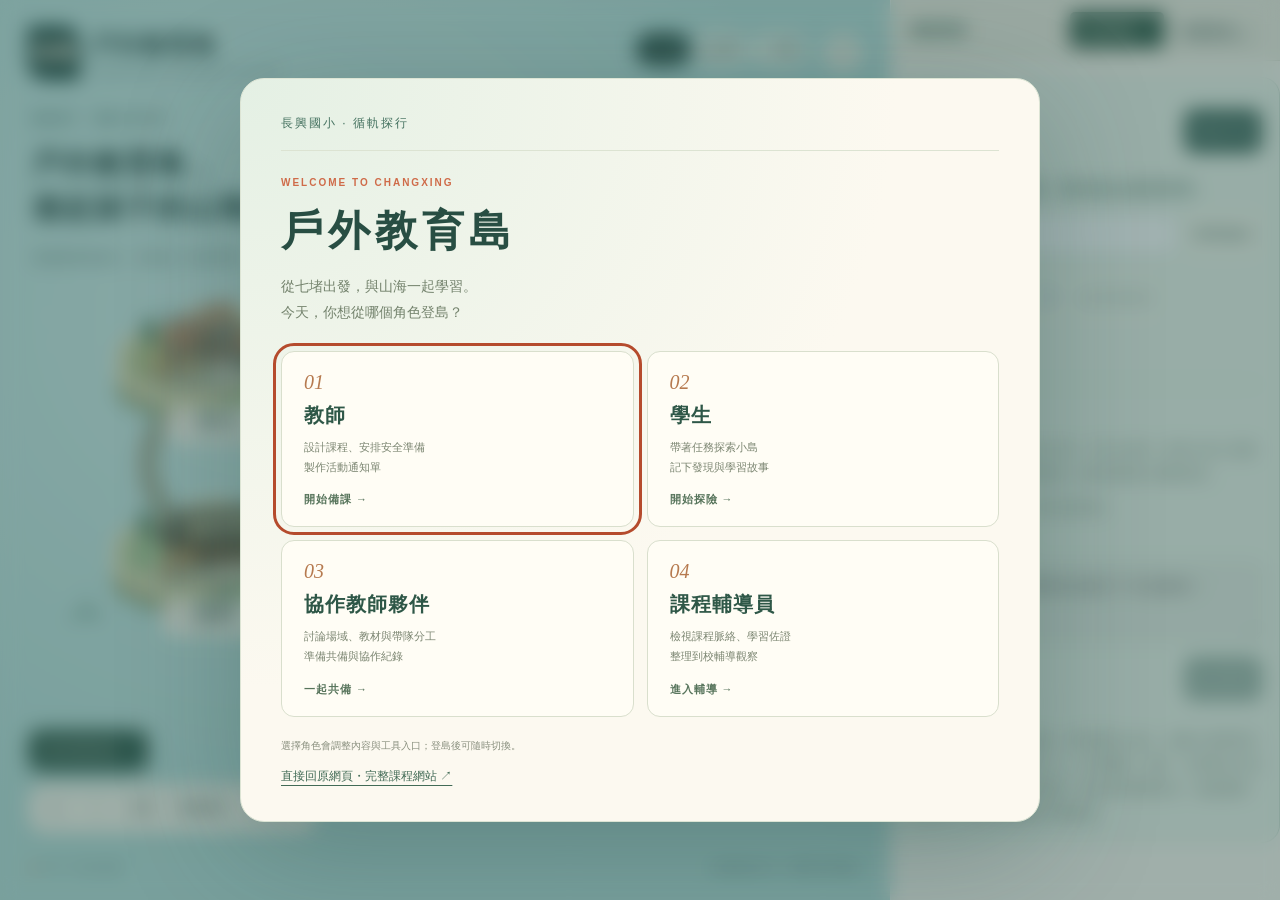
==== commit ff51dc3a: "Add realtime room messages and enlarge sidebar typography" ====
--- a/index.html
+++ b/index.html
@@ -1,6 +1,6 @@
 <!doctype html>
 <html lang="zh-Hant">
-<head><meta charset="utf-8"><meta name="viewport" content="width=device-width,initial-scale=1"><meta name="theme-color" content="#b9dfdb"><meta name="description" content="長興國小戶外教育島：從七堵鐵道出發，點選島嶼探索港灣、海洋、產業與智慧交通課程。"><title>長興戶外教育島｜循軌探行</title><link rel="stylesheet" href="island.css?v=20261024-live"><script src="island-data.js?v=20261024-live" defer></script><script src="island.js?v=20261024-live" defer></script><script src="island-player.js?v=20261024-live" defer></script><script src="assets/vendor/peerjs-1.5.5.min.js" defer></script><script src="island-live.js?v=20261024-live" defer></script></head>
+<head><meta charset="utf-8"><meta name="viewport" content="width=device-width,initial-scale=1"><meta name="theme-color" content="#b9dfdb"><meta name="description" content="長興國小戶外教育島：從七堵鐵道出發，點選島嶼探索港灣、海洋、產業與智慧交通課程。"><title>長興戶外教育島｜循軌探行</title><link rel="stylesheet" href="island.css?v=20261024-chat"><script src="island-data.js?v=20261024-chat" defer></script><script src="island.js?v=20261024-chat" defer></script><script src="island-player.js?v=20261024-chat" defer></script><script src="assets/vendor/peerjs-1.5.5.min.js" defer></script><script src="island-live.js?v=20261024-chat" defer></script></head>
 <body>
 <a class="skip" href="#explore">跳至課程清單</a>
 <div class="shell">
@@ -27,3 +27,4 @@
 <dialog id="role-entry" aria-labelledby="role-entry-title"><button id="role-entry-close" class="dialog-close" aria-label="返回目前角色" hidden>×</button><div class="entry-brand">長興國小 · 循軌探行</div><p class="eyebrow">WELCOME TO CHANGXING</p><h2 id="role-entry-title">戶外教育島</h2><p class="entry-lead">從七堵出發，與山海一起學習。<br>今天，你想從哪個角色登島？</p><div class="role-grid"><button data-choose-role="teacher"><span class="role-symbol">01</span><strong>教師</strong><span>設計課程、安排安全準備<br>製作活動通知單</span><b>開始備課 →</b></button><button data-choose-role="student"><span class="role-symbol">02</span><strong>學生</strong><span>帶著任務探索小島<br>記下發現與學習故事</span><b>開始探險 →</b></button><button data-choose-role="partner"><span class="role-symbol">03</span><strong>協作教師夥伴</strong><span>討論場域、教材與帶隊分工<br>準備共備與協作紀錄</span><b>一起共備 →</b></button><button data-choose-role="coach"><span class="role-symbol">04</span><strong>課程輔導員</strong><span>檢視課程脈絡、學習佐證<br>整理到校輔導觀察</span><b>進入輔導 →</b></button></div><p class="entry-note">選擇角色會調整內容與工具入口；登島後可隨時切換。</p><a class="entry-original" href="curriculum.html">直接回原網頁・完整課程網站 ↗</a></dialog>
 <dialog id="guide"><button class="dialog-close" id="close-guide" aria-label="關閉探索說明">×</button><p class="eyebrow">WELCOME ABOARD</p><h2>歡迎登上長興的學習島。</h2><p>點選島上的場域或右側課程清單，鏡頭會放大該島，同時展開故事、照片與探究任務；按「全島」可回到總覽。</p><ol><li>用主題或關鍵字，找一條感興趣的路線。</li><li>拖曳空白海面、按 ＋／－，調整你的視角。</li><li>切換光線，或跟著 TRAIN 五站了解課程。</li></ol><p class="guide-note">「已閱讀」只記錄這台裝置探索過的路線，不代表學生完成活動或通過評量。島上小人為課程情境動畫，並非即時活動追蹤。海風號抵達小島時會隱入站內，再從另一側駛向下一島。</p><button id="start" class="primary">開始探索 →</button></dialog>
 </body></html>
+
--- a/island.css
+++ b/island.css
@@ -62,3 +62,17 @@
 @media(max-width:700px){.avatar-two{grid-template-columns:1fr 1fr;gap:7px}.avatar-field select{min-width:0;padding-left:6px;padding-right:3px;font-size:11px}#avatar-creator .avatar-lead{font-size:12px;line-height:1.7}}
 .live-panel{margin:16px 0;padding:17px;background:#eef5ec;border:1px solid #c5d8cb;border-radius:18px;color:#315d50}.live-heading{display:flex;align-items:center;justify-content:space-between;gap:8px}.live-heading h3{font-size:17px;margin:0}.live-heading h3 span{display:block;font-size:11px;color:#64806b;margin-top:4px}.live-panel button{border:1px solid #bdcdbc;border-radius:9px;background:#fffdf3;color:#315d50;padding:8px;cursor:pointer;font:inherit;font-size:12px}.live-heading>button{background:#315d50;color:white;white-space:nowrap}.live-panel p{font-size:12px;line-height:1.7;margin:10px 0}.live-room{font-size:11px;display:flex;align-items:center;gap:6px}.live-room input{min-width:0;width:90px;flex:1;border:1px solid #b8cdbb;border-radius:7px;padding:7px;background:white;color:#315d50}.live-room button{white-space:nowrap}.live-panel small{display:block;font-size:10px;line-height:1.8;color:#6e8073}.live-greetings{display:flex;flex-wrap:wrap;gap:5px;margin:10px 0}.live-panel button:disabled{opacity:.45;cursor:default}#live-people{display:grid;gap:4px;margin-top:10px}.live-person{text-align:left}.live-traveller{pointer-events:none}.live-traveller .traveller-ring{stroke:#5aa4b8}.live-traveller.is-walking .my-leg{animation:my-leg-step .3s ease-in-out infinite alternate}.live-traveller.is-walking .my-leg.right{animation-delay:-.3s}.live-traveller.is-waving{filter:drop-shadow(0 0 8px #f9d771)}.live-train{pointer-events:none}body[data-light="night"] .live-traveller{filter:brightness(.85) drop-shadow(0 0 4px #f7e7b4)}
 
+.live-chat{border-top:1px solid #c8d8cb;margin-top:14px;padding-top:12px}.live-chat h4{font-size:15px;margin:0}.live-panel .live-chat-note{font-size:10px;color:#6e8073;margin:6px 0 10px}#live-chat-log{max-height:220px;overflow-y:auto;overflow-anchor:none;overscroll-behavior:contain}#live-chat-log:empty{display:none}#live-chat-log article{background:#fffdf5;border-radius:10px;padding:10px;margin:0 0 7px}#live-chat-log article>div{display:flex;align-items:center;justify-content:space-between;gap:8px;font-size:11px}#live-chat-log time{font-size:10px;color:#7b8b7d;white-space:nowrap}#live-chat-log p{white-space:pre-wrap;overflow-wrap:anywhere;margin:5px 0 0;font-size:13px}#live-chat-form label{display:block;font-size:12px;margin:10px 0 6px}#live-chat-input{box-sizing:border-box;width:100%;resize:vertical;min-height:64px;max-height:160px;background:white;border:1px solid #b8cdbb;border-radius:9px;padding:9px;font:inherit;font-size:13px;color:#315d50}#live-chat-input:disabled{background:#e7ede5}.live-chat-send{display:flex;align-items:center;justify-content:space-between;gap:8px;margin-top:6px}.live-chat-send span{font-size:10px;color:#7b8b7d}.live-panel #live-chat-submit{background:#315d50;color:white}.live-panel #live-chat-status{font-size:11px;min-height:18px;margin:5px 0}#live-chat-empty{color:#7b8b7d;font-size:11px}
+/* Readable panel type across curriculum, role tools and live messages. */
+.panel{font-size:16px;line-height:1.85}
+.panel .panel-heading h2,.panel .detail-content h2{font-size:30px;line-height:1.5}
+.panel .detail-content h3,.panel .method-note h3{font-size:22px;line-height:1.65}
+.panel .panel-heading>p:last-child,.panel .detail-summary,.panel .detail-content ul,.panel .detail-content li,.panel .train-stop p,.panel .method-note>p:not(.eyebrow),.panel .activity-update p,.panel .role-module p,.panel .role-module li,.panel .role-module dl,.panel .student-missions p{font-size:16px;line-height:1.9}
+.panel .route-card strong{font-size:19px}.panel .route-card small{font-size:14px;line-height:1.8}.panel .route-card .read-mark{font-size:13px}.panel .route-card{grid-template-columns:36px minmax(0,1fr) 30px;gap:9px}
+.panel .stops,.panel .train-stop strong,.panel .risk-resource strong,.panel .review-dimension>strong{font-size:16px;line-height:1.8}
+.panel .search input,.panel .filters button,.panel .back,.panel .return-row button,.panel .primary,.panel .role-export,.panel .role-tools strong,.panel .role-note-label,.panel .role-module>a,.panel .risk-jump a,.panel .method-note a,.panel .secondary-link,.panel .safety-checklist label,.panel .risk-progress,.panel .review-dimension label{font-size:15px;line-height:1.7}
+.panel #role-note,.panel .review-state{font-size:16px;line-height:1.8}
+.panel .eyebrow,.panel .route-location,.panel .result-count,.panel .role-tools small,.panel .activity-gallery figcaption,.panel .activity-update>small,.panel .detail-photo figcaption,.panel .risk-resource small,.panel .risk-note,.panel .panel-footer,.panel .panel-footer small,.panel .student-missions span{font-size:13px;line-height:1.8}
+.panel .draft-note{font-size:13px!important}.panel .role-bar,.panel .role-bar button,.panel .return-original{font-size:14px;line-height:1.6}.panel .role-bar{flex-wrap:wrap}.panel .role-bar-actions{gap:10px}
+.panel .live-heading h3{font-size:22px}.panel .live-heading h3 span{font-size:14px}.panel .live-panel button,.panel .live-panel p{font-size:15px;line-height:1.75}.panel .live-room{font-size:14px}.panel .live-room input{font:inherit}.panel .live-panel small,.panel .live-panel .live-chat-note{font-size:13px;line-height:1.85}
+.panel .live-chat h4{font-size:19px}.panel #live-chat-form label{font-size:15px}.panel #live-chat-input,.panel #live-chat-log p{font-size:16px;line-height:1.8}.panel #live-chat-log article>div{font-size:15px}.panel #live-chat-log time,.panel .live-chat-send span,.panel #live-chat-status,.panel #live-chat-empty{font-size:13px;line-height:1.8}.panel #live-chat-log{max-height:280px}
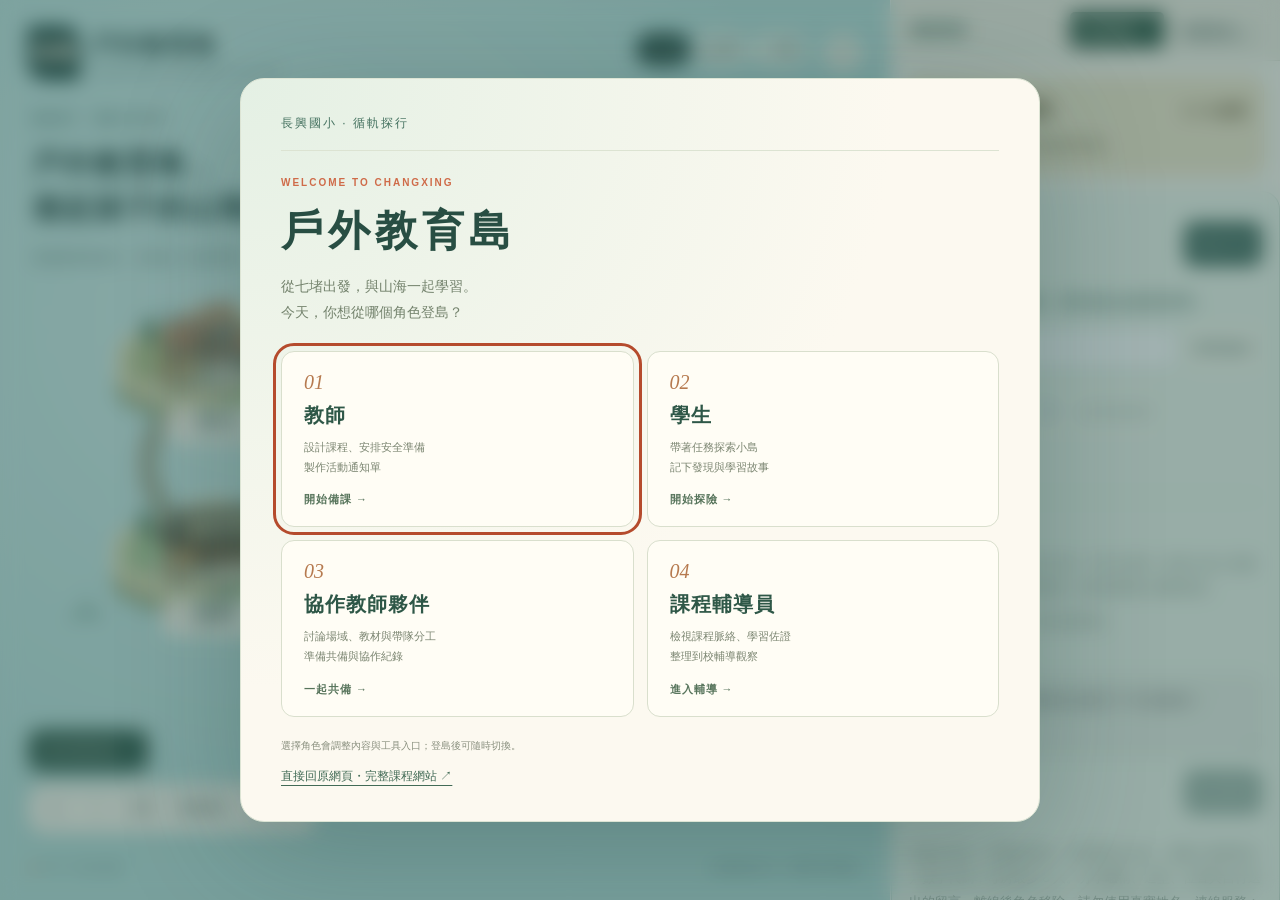
==== commit 038486be: "Add island passport with arrival-gated keeper quizzes and eight stamps" ====
--- a/index.html
+++ b/index.html
@@ -1,6 +1,6 @@
 <!doctype html>
 <html lang="zh-Hant">
-<head><meta charset="utf-8"><meta name="viewport" content="width=device-width,initial-scale=1"><meta name="theme-color" content="#b9dfdb"><meta name="description" content="長興國小戶外教育島：從七堵鐵道出發，點選島嶼探索港灣、海洋、產業與智慧交通課程。"><title>長興戶外教育島｜循軌探行</title><link rel="stylesheet" href="island.css?v=20261024-chat"><script src="island-data.js?v=20261024-chat" defer></script><script src="island.js?v=20261024-chat" defer></script><script src="island-player.js?v=20261024-chat" defer></script><script src="assets/vendor/peerjs-1.5.5.min.js" defer></script><script src="island-live.js?v=20261024-chat" defer></script></head>
+<head><meta charset="utf-8"><meta name="viewport" content="width=device-width,initial-scale=1"><meta name="theme-color" content="#b9dfdb"><meta name="description" content="長興國小戶外教育島：從七堵鐵道出發，點選島嶼探索港灣、海洋、產業與智慧交通課程。"><title>長興戶外教育島｜循軌探行</title><link rel="stylesheet" href="island.css?v=20261024-passport"><script src="island-data.js?v=20261024-passport" defer></script><script src="island.js?v=20261024-passport" defer></script><script src="island-player.js?v=20261024-passport" defer></script><script src="assets/vendor/peerjs-1.5.5.min.js" defer></script><script src="island-live.js?v=20261024-passport" defer></script><script src="island-passport.js?v=20261024-passport" defer></script></head>
 <body>
 <a class="skip" href="#explore">跳至課程清單</a>
 <div class="shell">
@@ -28,3 +28,4 @@
 <dialog id="guide"><button class="dialog-close" id="close-guide" aria-label="關閉探索說明">×</button><p class="eyebrow">WELCOME ABOARD</p><h2>歡迎登上長興的學習島。</h2><p>點選島上的場域或右側課程清單，鏡頭會放大該島，同時展開故事、照片與探究任務；按「全島」可回到總覽。</p><ol><li>用主題或關鍵字，找一條感興趣的路線。</li><li>拖曳空白海面、按 ＋／－，調整你的視角。</li><li>切換光線，或跟著 TRAIN 五站了解課程。</li></ol><p class="guide-note">「已閱讀」只記錄這台裝置探索過的路線，不代表學生完成活動或通過評量。島上小人為課程情境動畫，並非即時活動追蹤。海風號抵達小島時會隱入站內，再從另一側駛向下一島。</p><button id="start" class="primary">開始探索 →</button></dialog>
 </body></html>
 
+
--- a/island.css
+++ b/island.css
@@ -76,3 +76,4 @@
 .panel .draft-note{font-size:13px!important}.panel .role-bar,.panel .role-bar button,.panel .return-original{font-size:14px;line-height:1.6}.panel .role-bar{flex-wrap:wrap}.panel .role-bar-actions{gap:10px}
 .panel .live-heading h3{font-size:22px}.panel .live-heading h3 span{font-size:14px}.panel .live-panel button,.panel .live-panel p{font-size:15px;line-height:1.75}.panel .live-room{font-size:14px}.panel .live-room input{font:inherit}.panel .live-panel small,.panel .live-panel .live-chat-note{font-size:13px;line-height:1.85}
 .panel .live-chat h4{font-size:19px}.panel #live-chat-form label{font-size:15px}.panel #live-chat-input,.panel #live-chat-log p{font-size:16px;line-height:1.8}.panel #live-chat-log article>div{font-size:15px}.panel #live-chat-log time,.panel .live-chat-send span,.panel #live-chat-status,.panel #live-chat-empty{font-size:13px;line-height:1.8}.panel #live-chat-log{max-height:280px}
+.passport-entry{display:grid;grid-template-columns:1fr auto;gap:5px 12px;width:calc(100% - 32px);margin:16px;padding:16px;text-align:left;background:#f2e8ce;border:1px solid #d8c58d;border-radius:13px;color:#665531;font:inherit}.passport-entry>span{font-size:18px;font-weight:700}.passport-entry>strong{font-size:15px;align-self:center}.passport-entry>small{grid-column:1/-1;font-size:14px;line-height:1.8;color:#7d704c}#traveller-passport{background:#e9d8a9;color:#68562e}#island-passport,#island-quiz{width:min(840px,calc(100% - 30px));max-height:90dvh;overflow:auto;padding:32px;background:#fffaf0}#island-passport h2,#island-quiz h2{font-size:30px;line-height:1.5;margin:8px 0}#island-passport p,#island-quiz p{font-size:16px;line-height:1.85}.passport-cover{border-bottom:2px solid #cfbb83;padding-bottom:18px}.passport-cover .eyebrow{font-size:12px;color:#a4823f}.passport-cover #passport-owner{margin:5px 0;color:#81704b}.passport-progress{display:flex;align-items:center;gap:20px;flex-wrap:wrap;font-size:16px;color:#7a6639}.passport-progress progress{flex:1;min-width:120px;height:12px;accent-color:#748e65}.passport-instruction{color:#7b795f}#passport-current{background:#eaf0e0;border:1px solid #d4dec5;border-radius:12px;padding:18px}#passport-current h3{font-size:19px;margin:0}#passport-current p{margin:8px 0 14px}#passport-current button{font-size:16px}#passport-current button:disabled{background:#a4ae91;cursor:default}.passport-grid{display:grid;grid-template-columns:repeat(4,minmax(0,1fr));gap:14px;margin-top:22px}.passport-page{border:1px dashed #d7ceb7;border-radius:12px;text-align:center;padding:18px 8px;background:#fffdf7}.passport-page h3{font-size:15px;margin:10px 0 5px}.passport-page p{font-size:12px!important;margin:0;color:#8c8878}.passport-page.is-stamped{border-style:solid;background:#f8f3df}.passport-seal{width:100px;max-width:100%;height:100px;color:#cac8ba;transform:rotate(-8deg)}.passport-seal.earned{color:var(--stamp)}.passport-seal circle,.passport-seal path{fill:none;stroke:currentColor;stroke-width:1.6;stroke-linejoin:round;stroke-linecap:round}.passport-seal circle:first-child{stroke-width:2.5}.passport-seal circle:nth-child(2){stroke-dasharray:1 3;stroke-width:1}.passport-seal path{transform:translateY(-4px) scale(.85);stroke-width:2.5}.passport-seal text{fill:currentColor;font-size:5.5px;font-weight:700}.passport-page.just-stamped .passport-seal{animation:stamp-arrives .6s ease-out}@keyframes stamp-arrives{from{opacity:0;transform:scale(1.7) rotate(-20deg)}to{opacity:1;transform:scale(1) rotate(-8deg)}}#passport-feedback{color:#47734c;font-weight:700}#island-passport .passport-footnote{font-size:13px;color:#8a8775;margin:20px 0 0}.island-host{display:grid;grid-template-columns:85px 1fr;gap:18px;align-items:center;border-bottom:1px solid #dedbc8;margin-bottom:20px;padding-bottom:10px}.island-host>svg{width:85px;height:110px;background:#e8eddc;border-radius:45px}.island-host .eyebrow{font-size:11px;margin:0}.island-host #quiz-intro{margin:6px 0;color:#738065}.island-question{border:1px solid #d9dcc8;padding:15px 18px;margin:20px 0;border-radius:12px}.island-question legend{font-size:17px;font-weight:700;line-height:1.8;padding:0 6px}.island-question legend>span{display:block;font-size:12px;letter-spacing:1px;color:#ae8047}.island-question label{display:flex;align-items:flex-start;gap:10px;font-size:16px;line-height:1.8;padding:9px 8px;margin:5px 0;border-radius:8px;background:#f0f1e6;cursor:pointer}.island-question input{width:18px;height:18px;margin:5px 0 0;flex-shrink:0;accent-color:#44725a}.island-question label:has(input:checked){background:#dae7d1;outline:1px solid #98b18c}.island-question.needs-review{border-color:#bc8969}#island-quiz .question-feedback{font-size:14px;margin:5px 0;color:#4f7458}.island-question.needs-review .question-feedback{color:#976245}.quiz-actions{display:flex;gap:12px;align-items:center;flex-wrap:wrap;margin:18px 0 8px}.quiz-actions .primary{font-size:16px}.quiz-actions #quiz-back{background:none;text-decoration:underline;text-underline-offset:5px;font-size:15px;padding:12px}#quiz-feedback{color:#816d45}#island-passport button:focus-visible,#island-quiz input:focus-visible{outline:3px solid #b54b2d;outline-offset:4px}@media(max-width:650px){#island-passport,#island-quiz{padding:28px 19px;max-height:92dvh}.passport-grid{grid-template-columns:repeat(2,minmax(0,1fr));gap:10px}.passport-entry{grid-template-columns:1fr}.passport-entry>small{grid-column:auto}.island-host{grid-template-columns:60px 1fr;gap:12px}.island-host>svg{width:60px;height:90px}#island-quiz h2{font-size:24px}.island-question{padding:10px}.island-question legend{font-size:16px}.island-question label{font-size:16px}.passport-progress{gap:12px}.quiz-actions .primary{width:100%}}
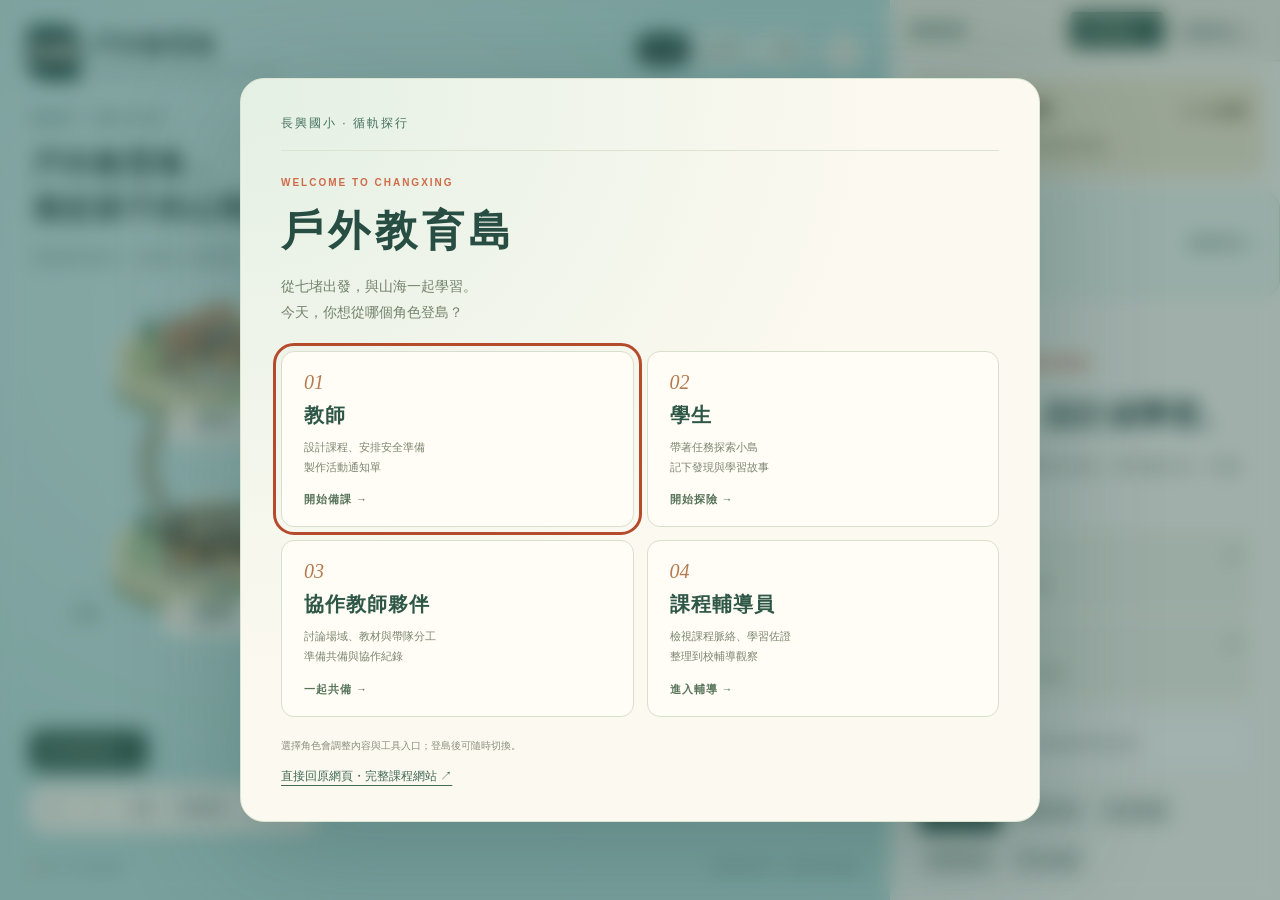
==== commit b22894b3: "Collapse realtime social panel by default with unread message indicator" ====
--- a/index.html
+++ b/index.html
@@ -1,6 +1,6 @@
 <!doctype html>
 <html lang="zh-Hant">
-<head><meta charset="utf-8"><meta name="viewport" content="width=device-width,initial-scale=1"><meta name="theme-color" content="#b9dfdb"><meta name="description" content="長興國小戶外教育島：從七堵鐵道出發，點選島嶼探索港灣、海洋、產業與智慧交通課程。"><title>長興戶外教育島｜循軌探行</title><link rel="stylesheet" href="island.css?v=20261024-passport"><script src="island-data.js?v=20261024-passport" defer></script><script src="island.js?v=20261024-passport" defer></script><script src="island-player.js?v=20261024-passport" defer></script><script src="assets/vendor/peerjs-1.5.5.min.js" defer></script><script src="island-live.js?v=20261024-passport" defer></script><script src="island-passport.js?v=20261024-passport" defer></script></head>
+<head><meta charset="utf-8"><meta name="viewport" content="width=device-width,initial-scale=1"><meta name="theme-color" content="#b9dfdb"><meta name="description" content="長興國小戶外教育島：從七堵鐵道出發，點選島嶼探索港灣、海洋、產業與智慧交通課程。"><title>長興戶外教育島｜循軌探行</title><link rel="stylesheet" href="island.css?v=20261024-fold"><script src="island-data.js?v=20261024-fold" defer></script><script src="island.js?v=20261024-fold" defer></script><script src="island-player.js?v=20261024-fold" defer></script><script src="assets/vendor/peerjs-1.5.5.min.js" defer></script><script src="island-live.js?v=20261024-fold" defer></script><script src="island-passport.js?v=20261024-fold" defer></script></head>
 <body>
 <a class="skip" href="#explore">跳至課程清單</a>
 <div class="shell">
--- a/island.css
+++ b/island.css
@@ -77,3 +77,5 @@
 .panel .live-heading h3{font-size:22px}.panel .live-heading h3 span{font-size:14px}.panel .live-panel button,.panel .live-panel p{font-size:15px;line-height:1.75}.panel .live-room{font-size:14px}.panel .live-room input{font:inherit}.panel .live-panel small,.panel .live-panel .live-chat-note{font-size:13px;line-height:1.85}
 .panel .live-chat h4{font-size:19px}.panel #live-chat-form label{font-size:15px}.panel #live-chat-input,.panel #live-chat-log p{font-size:16px;line-height:1.8}.panel #live-chat-log article>div{font-size:15px}.panel #live-chat-log time,.panel .live-chat-send span,.panel #live-chat-status,.panel #live-chat-empty{font-size:13px;line-height:1.8}.panel #live-chat-log{max-height:280px}
 .passport-entry{display:grid;grid-template-columns:1fr auto;gap:5px 12px;width:calc(100% - 32px);margin:16px;padding:16px;text-align:left;background:#f2e8ce;border:1px solid #d8c58d;border-radius:13px;color:#665531;font:inherit}.passport-entry>span{font-size:18px;font-weight:700}.passport-entry>strong{font-size:15px;align-self:center}.passport-entry>small{grid-column:1/-1;font-size:14px;line-height:1.8;color:#7d704c}#traveller-passport{background:#e9d8a9;color:#68562e}#island-passport,#island-quiz{width:min(840px,calc(100% - 30px));max-height:90dvh;overflow:auto;padding:32px;background:#fffaf0}#island-passport h2,#island-quiz h2{font-size:30px;line-height:1.5;margin:8px 0}#island-passport p,#island-quiz p{font-size:16px;line-height:1.85}.passport-cover{border-bottom:2px solid #cfbb83;padding-bottom:18px}.passport-cover .eyebrow{font-size:12px;color:#a4823f}.passport-cover #passport-owner{margin:5px 0;color:#81704b}.passport-progress{display:flex;align-items:center;gap:20px;flex-wrap:wrap;font-size:16px;color:#7a6639}.passport-progress progress{flex:1;min-width:120px;height:12px;accent-color:#748e65}.passport-instruction{color:#7b795f}#passport-current{background:#eaf0e0;border:1px solid #d4dec5;border-radius:12px;padding:18px}#passport-current h3{font-size:19px;margin:0}#passport-current p{margin:8px 0 14px}#passport-current button{font-size:16px}#passport-current button:disabled{background:#a4ae91;cursor:default}.passport-grid{display:grid;grid-template-columns:repeat(4,minmax(0,1fr));gap:14px;margin-top:22px}.passport-page{border:1px dashed #d7ceb7;border-radius:12px;text-align:center;padding:18px 8px;background:#fffdf7}.passport-page h3{font-size:15px;margin:10px 0 5px}.passport-page p{font-size:12px!important;margin:0;color:#8c8878}.passport-page.is-stamped{border-style:solid;background:#f8f3df}.passport-seal{width:100px;max-width:100%;height:100px;color:#cac8ba;transform:rotate(-8deg)}.passport-seal.earned{color:var(--stamp)}.passport-seal circle,.passport-seal path{fill:none;stroke:currentColor;stroke-width:1.6;stroke-linejoin:round;stroke-linecap:round}.passport-seal circle:first-child{stroke-width:2.5}.passport-seal circle:nth-child(2){stroke-dasharray:1 3;stroke-width:1}.passport-seal path{transform:translateY(-4px) scale(.85);stroke-width:2.5}.passport-seal text{fill:currentColor;font-size:5.5px;font-weight:700}.passport-page.just-stamped .passport-seal{animation:stamp-arrives .6s ease-out}@keyframes stamp-arrives{from{opacity:0;transform:scale(1.7) rotate(-20deg)}to{opacity:1;transform:scale(1) rotate(-8deg)}}#passport-feedback{color:#47734c;font-weight:700}#island-passport .passport-footnote{font-size:13px;color:#8a8775;margin:20px 0 0}.island-host{display:grid;grid-template-columns:85px 1fr;gap:18px;align-items:center;border-bottom:1px solid #dedbc8;margin-bottom:20px;padding-bottom:10px}.island-host>svg{width:85px;height:110px;background:#e8eddc;border-radius:45px}.island-host .eyebrow{font-size:11px;margin:0}.island-host #quiz-intro{margin:6px 0;color:#738065}.island-question{border:1px solid #d9dcc8;padding:15px 18px;margin:20px 0;border-radius:12px}.island-question legend{font-size:17px;font-weight:700;line-height:1.8;padding:0 6px}.island-question legend>span{display:block;font-size:12px;letter-spacing:1px;color:#ae8047}.island-question label{display:flex;align-items:flex-start;gap:10px;font-size:16px;line-height:1.8;padding:9px 8px;margin:5px 0;border-radius:8px;background:#f0f1e6;cursor:pointer}.island-question input{width:18px;height:18px;margin:5px 0 0;flex-shrink:0;accent-color:#44725a}.island-question label:has(input:checked){background:#dae7d1;outline:1px solid #98b18c}.island-question.needs-review{border-color:#bc8969}#island-quiz .question-feedback{font-size:14px;margin:5px 0;color:#4f7458}.island-question.needs-review .question-feedback{color:#976245}.quiz-actions{display:flex;gap:12px;align-items:center;flex-wrap:wrap;margin:18px 0 8px}.quiz-actions .primary{font-size:16px}.quiz-actions #quiz-back{background:none;text-decoration:underline;text-underline-offset:5px;font-size:15px;padding:12px}#quiz-feedback{color:#816d45}#island-passport button:focus-visible,#island-quiz input:focus-visible{outline:3px solid #b54b2d;outline-offset:4px}@media(max-width:650px){#island-passport,#island-quiz{padding:28px 19px;max-height:92dvh}.passport-grid{grid-template-columns:repeat(2,minmax(0,1fr));gap:10px}.passport-entry{grid-template-columns:1fr}.passport-entry>small{grid-column:auto}.island-host{grid-template-columns:60px 1fr;gap:12px}.island-host>svg{width:60px;height:90px}#island-quiz h2{font-size:24px}.island-question{padding:10px}.island-question legend{font-size:16px}.island-question label{font-size:16px}.passport-progress{gap:12px}.quiz-actions .primary{width:100%}}
+/* Fold the social area by default; folding never leaves the connected room. */
+.live-panel>summary{list-style:none;cursor:pointer;gap:14px}.live-panel>summary::-webkit-details-marker{display:none}.live-panel>summary h3{margin:0}.live-fold{display:flex;flex-direction:column;align-items:flex-end;gap:6px;font-size:14px;white-space:nowrap;font-weight:400}.live-fold-open,.live-panel[open] .live-fold-closed{display:none}.live-panel[open] .live-fold-open{display:inline}.live-content{border-top:1px solid #c8d8cb;margin-top:15px;padding-top:12px}.live-session{display:flex;justify-content:flex-end}.live-panel .live-session>button{background:#315d50;color:#fffdf3;padding:9px 14px}#live-unread{background:#c36c43;color:white;border-radius:12px;font-size:12px;line-height:1.6;padding:2px 8px}.live-panel>summary:focus-visible{outline:3px solid #b54b2d;outline-offset:7px;border-radius:6px}
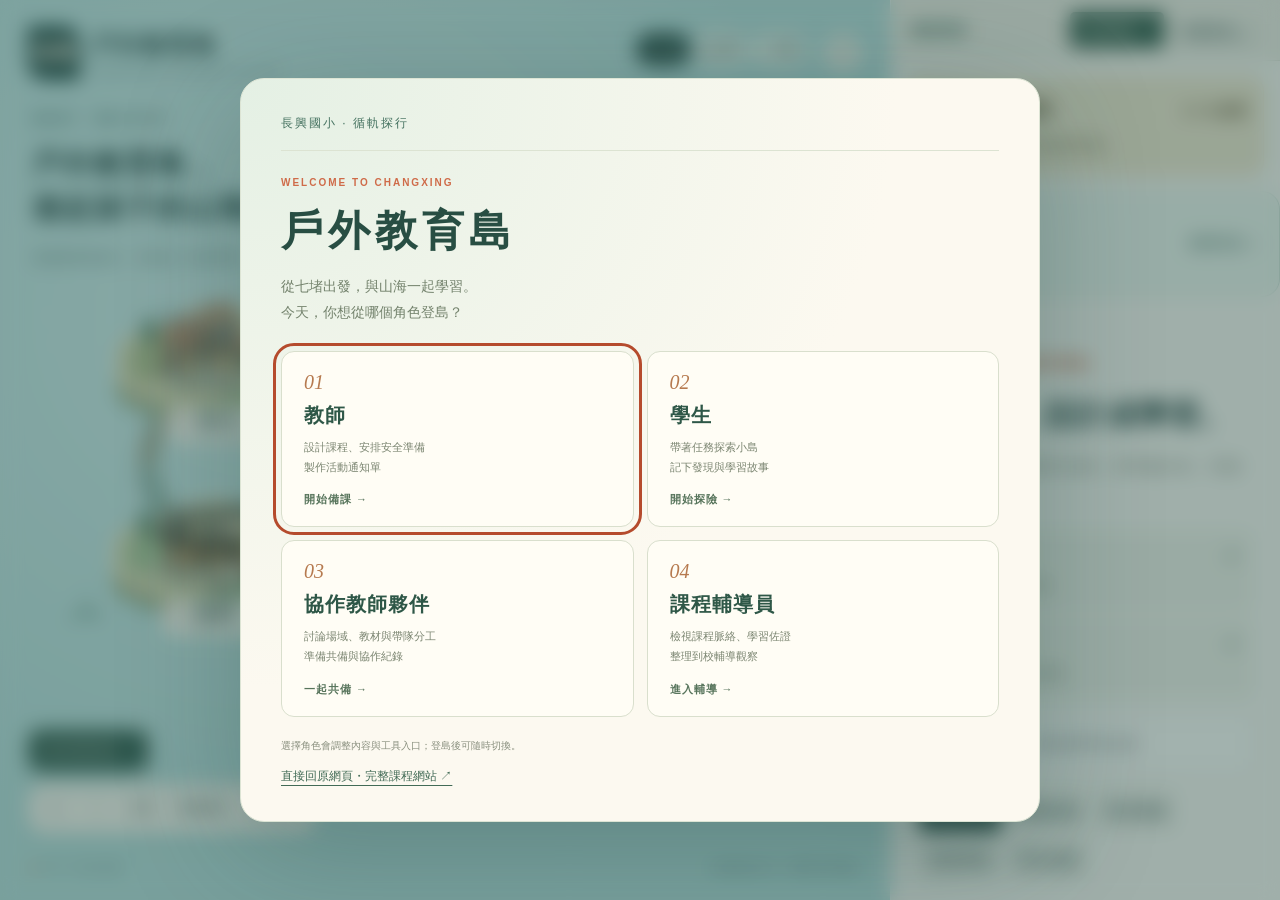
==== commit d23a8ac1: "Add wandering island keepers, encounter quizzes and eight-stamp crowns" ====
--- a/index.html
+++ b/index.html
@@ -1,6 +1,6 @@
 <!doctype html>
 <html lang="zh-Hant">
-<head><meta charset="utf-8"><meta name="viewport" content="width=device-width,initial-scale=1"><meta name="theme-color" content="#b9dfdb"><meta name="description" content="長興國小戶外教育島：從七堵鐵道出發，點選島嶼探索港灣、海洋、產業與智慧交通課程。"><title>長興戶外教育島｜循軌探行</title><link rel="stylesheet" href="island.css?v=20261024-fold"><script src="island-data.js?v=20261024-fold" defer></script><script src="island.js?v=20261024-fold" defer></script><script src="island-player.js?v=20261024-fold" defer></script><script src="assets/vendor/peerjs-1.5.5.min.js" defer></script><script src="island-live.js?v=20261024-fold" defer></script><script src="island-passport.js?v=20261024-fold" defer></script></head>
+<head><meta charset="utf-8"><meta name="viewport" content="width=device-width,initial-scale=1"><meta name="theme-color" content="#b9dfdb"><meta name="description" content="長興國小戶外教育島：從七堵鐵道出發，點選島嶼探索港灣、海洋、產業與智慧交通課程。"><title>長興戶外教育島｜循軌探行</title><link rel="stylesheet" href="island.css?v=20261024-keepers"><script src="island-data.js?v=20261024-keepers" defer></script><script src="island.js?v=20261024-keepers" defer></script><script src="island-player.js?v=20261024-keepers" defer></script><script src="assets/vendor/peerjs-1.5.5.min.js" defer></script><script src="island-live.js?v=20261024-keepers" defer></script><script src="island-passport.js?v=20261024-keepers" defer></script></head>
 <body>
 <a class="skip" href="#explore">跳至課程清單</a>
 <div class="shell">
@@ -29,3 +29,4 @@
 </body></html>
 
 
+
--- a/island.css
+++ b/island.css
@@ -79,3 +79,4 @@
 .passport-entry{display:grid;grid-template-columns:1fr auto;gap:5px 12px;width:calc(100% - 32px);margin:16px;padding:16px;text-align:left;background:#f2e8ce;border:1px solid #d8c58d;border-radius:13px;color:#665531;font:inherit}.passport-entry>span{font-size:18px;font-weight:700}.passport-entry>strong{font-size:15px;align-self:center}.passport-entry>small{grid-column:1/-1;font-size:14px;line-height:1.8;color:#7d704c}#traveller-passport{background:#e9d8a9;color:#68562e}#island-passport,#island-quiz{width:min(840px,calc(100% - 30px));max-height:90dvh;overflow:auto;padding:32px;background:#fffaf0}#island-passport h2,#island-quiz h2{font-size:30px;line-height:1.5;margin:8px 0}#island-passport p,#island-quiz p{font-size:16px;line-height:1.85}.passport-cover{border-bottom:2px solid #cfbb83;padding-bottom:18px}.passport-cover .eyebrow{font-size:12px;color:#a4823f}.passport-cover #passport-owner{margin:5px 0;color:#81704b}.passport-progress{display:flex;align-items:center;gap:20px;flex-wrap:wrap;font-size:16px;color:#7a6639}.passport-progress progress{flex:1;min-width:120px;height:12px;accent-color:#748e65}.passport-instruction{color:#7b795f}#passport-current{background:#eaf0e0;border:1px solid #d4dec5;border-radius:12px;padding:18px}#passport-current h3{font-size:19px;margin:0}#passport-current p{margin:8px 0 14px}#passport-current button{font-size:16px}#passport-current button:disabled{background:#a4ae91;cursor:default}.passport-grid{display:grid;grid-template-columns:repeat(4,minmax(0,1fr));gap:14px;margin-top:22px}.passport-page{border:1px dashed #d7ceb7;border-radius:12px;text-align:center;padding:18px 8px;background:#fffdf7}.passport-page h3{font-size:15px;margin:10px 0 5px}.passport-page p{font-size:12px!important;margin:0;color:#8c8878}.passport-page.is-stamped{border-style:solid;background:#f8f3df}.passport-seal{width:100px;max-width:100%;height:100px;color:#cac8ba;transform:rotate(-8deg)}.passport-seal.earned{color:var(--stamp)}.passport-seal circle,.passport-seal path{fill:none;stroke:currentColor;stroke-width:1.6;stroke-linejoin:round;stroke-linecap:round}.passport-seal circle:first-child{stroke-width:2.5}.passport-seal circle:nth-child(2){stroke-dasharray:1 3;stroke-width:1}.passport-seal path{transform:translateY(-4px) scale(.85);stroke-width:2.5}.passport-seal text{fill:currentColor;font-size:5.5px;font-weight:700}.passport-page.just-stamped .passport-seal{animation:stamp-arrives .6s ease-out}@keyframes stamp-arrives{from{opacity:0;transform:scale(1.7) rotate(-20deg)}to{opacity:1;transform:scale(1) rotate(-8deg)}}#passport-feedback{color:#47734c;font-weight:700}#island-passport .passport-footnote{font-size:13px;color:#8a8775;margin:20px 0 0}.island-host{display:grid;grid-template-columns:85px 1fr;gap:18px;align-items:center;border-bottom:1px solid #dedbc8;margin-bottom:20px;padding-bottom:10px}.island-host>svg{width:85px;height:110px;background:#e8eddc;border-radius:45px}.island-host .eyebrow{font-size:11px;margin:0}.island-host #quiz-intro{margin:6px 0;color:#738065}.island-question{border:1px solid #d9dcc8;padding:15px 18px;margin:20px 0;border-radius:12px}.island-question legend{font-size:17px;font-weight:700;line-height:1.8;padding:0 6px}.island-question legend>span{display:block;font-size:12px;letter-spacing:1px;color:#ae8047}.island-question label{display:flex;align-items:flex-start;gap:10px;font-size:16px;line-height:1.8;padding:9px 8px;margin:5px 0;border-radius:8px;background:#f0f1e6;cursor:pointer}.island-question input{width:18px;height:18px;margin:5px 0 0;flex-shrink:0;accent-color:#44725a}.island-question label:has(input:checked){background:#dae7d1;outline:1px solid #98b18c}.island-question.needs-review{border-color:#bc8969}#island-quiz .question-feedback{font-size:14px;margin:5px 0;color:#4f7458}.island-question.needs-review .question-feedback{color:#976245}.quiz-actions{display:flex;gap:12px;align-items:center;flex-wrap:wrap;margin:18px 0 8px}.quiz-actions .primary{font-size:16px}.quiz-actions #quiz-back{background:none;text-decoration:underline;text-underline-offset:5px;font-size:15px;padding:12px}#quiz-feedback{color:#816d45}#island-passport button:focus-visible,#island-quiz input:focus-visible{outline:3px solid #b54b2d;outline-offset:4px}@media(max-width:650px){#island-passport,#island-quiz{padding:28px 19px;max-height:92dvh}.passport-grid{grid-template-columns:repeat(2,minmax(0,1fr));gap:10px}.passport-entry{grid-template-columns:1fr}.passport-entry>small{grid-column:auto}.island-host{grid-template-columns:60px 1fr;gap:12px}.island-host>svg{width:60px;height:90px}#island-quiz h2{font-size:24px}.island-question{padding:10px}.island-question legend{font-size:16px}.island-question label{font-size:16px}.passport-progress{gap:12px}.quiz-actions .primary{width:100%}}
 /* Fold the social area by default; folding never leaves the connected room. */
 .live-panel>summary{list-style:none;cursor:pointer;gap:14px}.live-panel>summary::-webkit-details-marker{display:none}.live-panel>summary h3{margin:0}.live-fold{display:flex;flex-direction:column;align-items:flex-end;gap:6px;font-size:14px;white-space:nowrap;font-weight:400}.live-fold-open,.live-panel[open] .live-fold-closed{display:none}.live-panel[open] .live-fold-open{display:inline}.live-content{border-top:1px solid #c8d8cb;margin-top:15px;padding-top:12px}.live-session{display:flex;justify-content:flex-end}.live-panel .live-session>button{background:#315d50;color:#fffdf3;padding:9px 14px}#live-unread{background:#c36c43;color:white;border-radius:12px;font-size:12px;line-height:1.6;padding:2px 8px}.live-panel>summary:focus-visible{outline:3px solid #b54b2d;outline-offset:7px;border-radius:6px}
+.island-keeper{pointer-events:none;filter:drop-shadow(0 2px 1px #244d4222)}.island-keeper .traveller-ring{stroke:#ae8255;stroke-dasharray:2 2}.island-keeper>rect{fill:#fff2d9;stroke:#c19a67}.island-keeper>text{font-size:7px;fill:#77512f}.island-keeper.is-walking .my-leg.left{animation:my-leg-step .55s ease-in-out infinite}.island-keeper.is-walking .my-leg.right{animation:my-leg-step .55s ease-in-out infinite reverse}.island-keeper.keeper-cleared .keeper-question circle{fill:#dcebd1;stroke:#66835a}.island-keeper.keeper-cleared .keeper-question text{fill:#4e7447}.champion-crown{filter:drop-shadow(0 0 3px #f5cc5b99)}.school-focus .island-keeper:not([data-keeper="school"]){opacity:.24}body[data-light=night] .island-keeper{filter:brightness(1.2) drop-shadow(0 0 2px #ffebbf44)}
